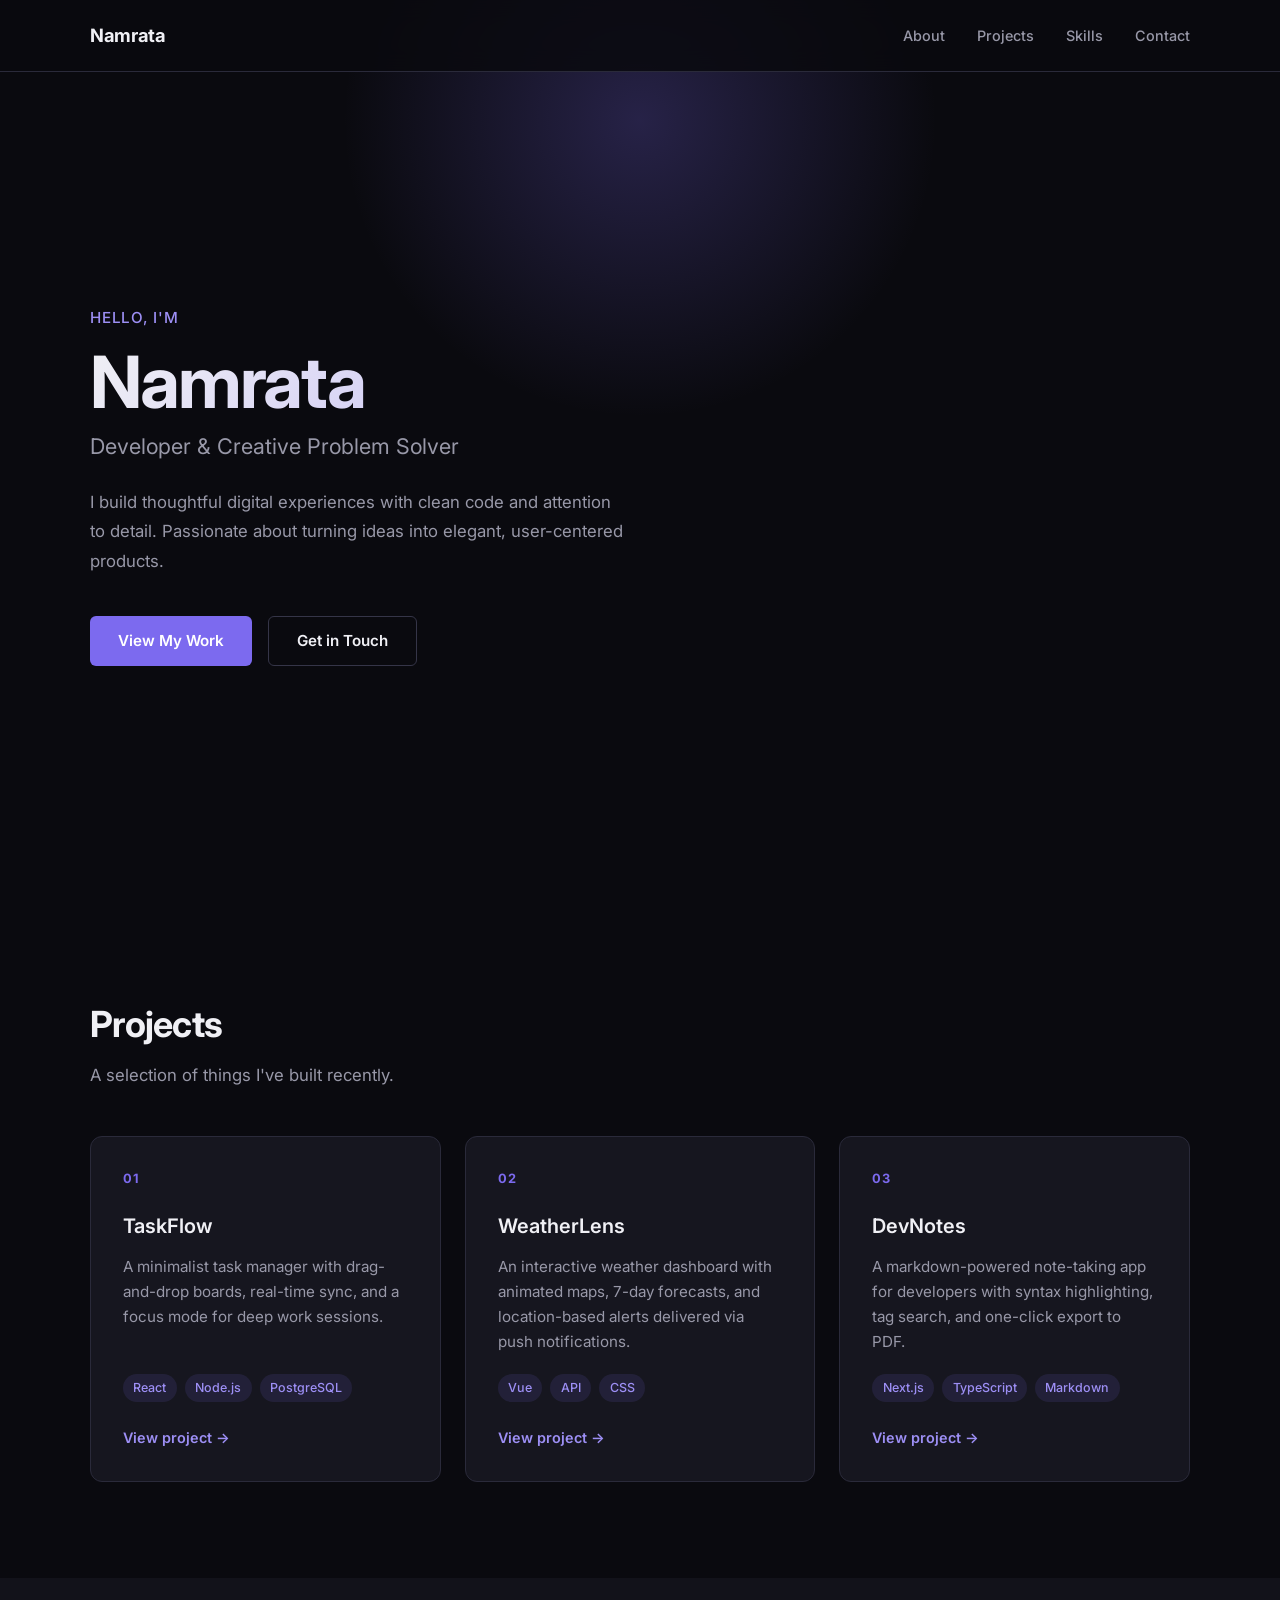
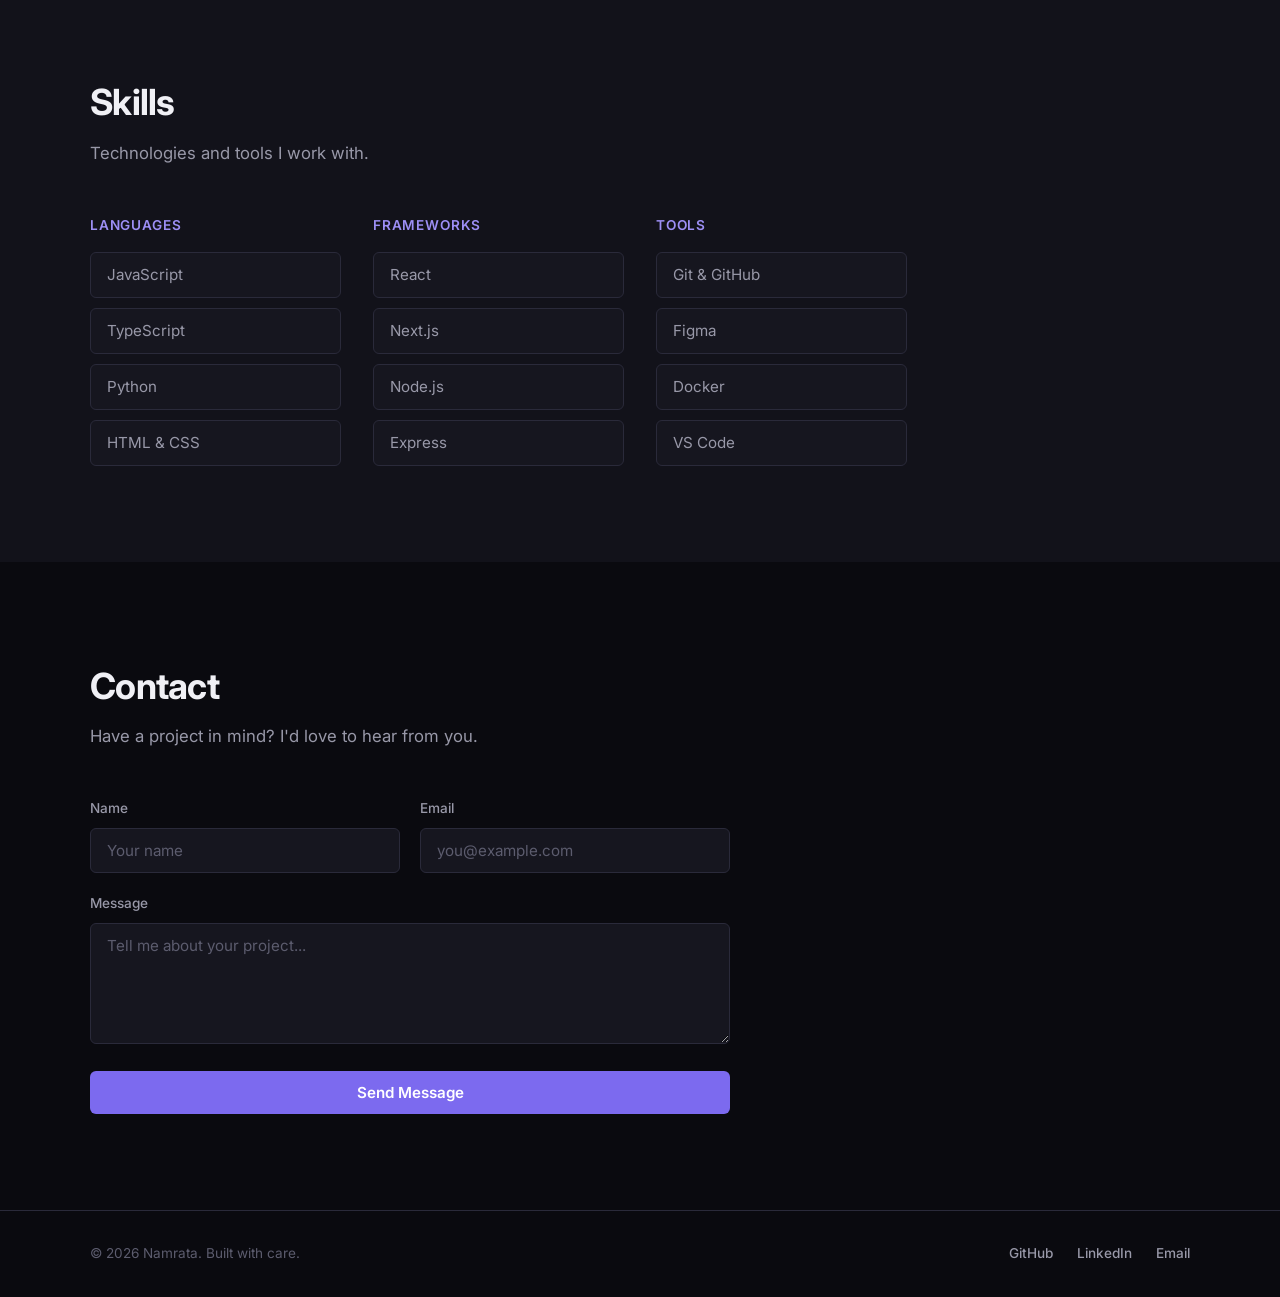
==== index.html @ e78bce40 "Add files via upload" ====
<!DOCTYPE html>
<html lang="en">
<head>
  <meta charset="UTF-8">
  <meta name="viewport" content="width=device-width, initial-scale=1.0">
  <meta name="description" content="Personal portfolio — projects, skills, and contact.">
  <title>Namrata | Personal Website</title>
  <link rel="preconnect" href="https://fonts.googleapis.com">
  <link rel="preconnect" href="https://fonts.gstatic.com" crossorigin>
  <link href="https://fonts.googleapis.com/css2?family=Inter:wght@300;400;500;600;700&display=swap" rel="stylesheet">
  <link rel="stylesheet" href="styles.css">
</head>
<body>

  <header class="site-header">
    <nav class="nav" aria-label="Main navigation">
      <a href="#" class="nav__logo">Namrata</a>
      <button class="nav__toggle" aria-label="Toggle menu" aria-expanded="false">
        <span></span>
        <span></span>
        <span></span>
      </button>
      <ul class="nav__links">
        <li><a href="#about">About</a></li>
        <li><a href="#projects">Projects</a></li>
        <li><a href="#skills">Skills</a></li>
        <li><a href="#contact">Contact</a></li>
      </ul>
    </nav>
  </header>

  <main>

    <section class="hero" id="about">
      <div class="hero__glow" aria-hidden="true"></div>
      <div class="container hero__content">
        <p class="hero__eyebrow">Hello, I'm</p>
        <h1 class="hero__name">Namrata</h1>
        <p class="hero__title">Developer &amp; Creative Problem Solver</p>
        <p class="hero__bio">
          I build thoughtful digital experiences with clean code and attention to detail.
          Passionate about turning ideas into elegant, user-centered products.
        </p>
        <div class="hero__actions">
          <a href="#projects" class="btn btn--primary">View My Work</a>
          <a href="#contact" class="btn btn--ghost">Get in Touch</a>
        </div>
      </div>
    </section>

    <section class="section" id="projects">
      <div class="container">
        <div class="section__header">
          <h2 class="section__title">Projects</h2>
          <p class="section__subtitle">A selection of things I've built recently.</p>
        </div>
        <div class="projects-grid">

          <article class="project-card">
            <div class="project-card__icon" aria-hidden="true">01</div>
            <h3 class="project-card__title">TaskFlow</h3>
            <p class="project-card__desc">
              A minimalist task manager with drag-and-drop boards, real-time sync,
              and a focus mode for deep work sessions.
            </p>
            <ul class="project-card__tags">
              <li>React</li>
              <li>Node.js</li>
              <li>PostgreSQL</li>
            </ul>
            <a href="#" class="project-card__link">View project &rarr;</a>
          </article>

          <article class="project-card">
            <div class="project-card__icon" aria-hidden="true">02</div>
            <h3 class="project-card__title">WeatherLens</h3>
            <p class="project-card__desc">
              An interactive weather dashboard with animated maps, 7-day forecasts,
              and location-based alerts delivered via push notifications.
            </p>
            <ul class="project-card__tags">
              <li>Vue</li>
              <li>API</li>
              <li>CSS</li>
            </ul>
            <a href="#" class="project-card__link">View project &rarr;</a>
          </article>

          <article class="project-card">
            <div class="project-card__icon" aria-hidden="true">03</div>
            <h3 class="project-card__title">DevNotes</h3>
            <p class="project-card__desc">
              A markdown-powered note-taking app for developers with syntax highlighting,
              tag search, and one-click export to PDF.
            </p>
            <ul class="project-card__tags">
              <li>Next.js</li>
              <li>TypeScript</li>
              <li>Markdown</li>
            </ul>
            <a href="#" class="project-card__link">View project &rarr;</a>
          </article>

        </div>
      </div>
    </section>

    <section class="section section--alt" id="skills">
      <div class="container">
        <div class="section__header">
          <h2 class="section__title">Skills</h2>
          <p class="section__subtitle">Technologies and tools I work with.</p>
        </div>
        <div class="skills-grid">
          <div class="skill-group">
            <h3 class="skill-group__title">Languages</h3>
            <ul class="skill-list">
              <li>JavaScript</li>
              <li>TypeScript</li>
              <li>Python</li>
              <li>HTML &amp; CSS</li>
            </ul>
          </div>
          <div class="skill-group">
            <h3 class="skill-group__title">Frameworks</h3>
            <ul class="skill-list">
              <li>React</li>
              <li>Next.js</li>
              <li>Node.js</li>
              <li>Express</li>
            </ul>
          </div>
          <div class="skill-group">
            <h3 class="skill-group__title">Tools</h3>
            <ul class="skill-list">
              <li>Git &amp; GitHub</li>
              <li>Figma</li>
              <li>Docker</li>
              <li>VS Code</li>
            </ul>
          </div>
        </div>
      </div>
    </section>

    <section class="section" id="contact">
      <div class="container">
        <div class="section__header">
          <h2 class="section__title">Contact</h2>
          <p class="section__subtitle">Have a project in mind? I'd love to hear from you.</p>
        </div>
        <form class="contact-form" action="#" method="post">
          <div class="form-row">
            <div class="form-group">
              <label for="name">Name</label>
              <input type="text" id="name" name="name" placeholder="Your name" required>
            </div>
            <div class="form-group">
              <label for="email">Email</label>
              <input type="email" id="email" name="email" placeholder="you@example.com" required>
            </div>
          </div>
          <div class="form-group">
            <label for="message">Message</label>
            <textarea id="message" name="message" rows="5" placeholder="Tell me about your project..." required></textarea>
          </div>
          <button type="submit" class="btn btn--primary btn--full">Send Message</button>
        </form>
      </div>
    </section>

  </main>

  <footer class="site-footer">
    <div class="container site-footer__inner">
      <p>&copy; 2026 Namrata. Built with care.</p>
      <div class="site-footer__social">
        <a href="#" aria-label="GitHub">GitHub</a>
        <a href="#" aria-label="LinkedIn">LinkedIn</a>
        <a href="#" aria-label="Email">Email</a>
      </div>
    </div>
  </footer>

  <script>
    const toggle = document.querySelector('.nav__toggle');
    const links = document.querySelector('.nav__links');

    toggle.addEventListener('click', () => {
      const open = links.classList.toggle('nav__links--open');
      toggle.setAttribute('aria-expanded', open);
    });

    links.querySelectorAll('a').forEach(link => {
      link.addEventListener('click', () => {
        links.classList.remove('nav__links--open');
        toggle.setAttribute('aria-expanded', 'false');
      });
    });
  </script>

</body>
</html>
---- styles.css ----
/* ============================================
   Design Tokens — Dark Mode Palette
   ============================================ */
:root {
  --bg-primary:    #0a0a0f;
  --bg-secondary:  #12121a;
  --bg-card:       #16161f;
  --bg-card-hover: #1c1c28;

  --text-primary:   #f0f0f5;
  --text-secondary: #9898a8;
  --text-muted:     #5c5c6e;

  --accent:         #7c6aef;
  --accent-light:   #9d8ff5;
  --accent-glow:    rgba(124, 106, 239, 0.25);

  --border:         #2a2a3a;
  --border-light:   #353548;

  --radius-sm:  6px;
  --radius-md:  12px;
  --radius-lg:  20px;

  --font: 'Inter', system-ui, -apple-system, sans-serif;
  --transition: 0.25s ease;
  --header-height: 72px;
}

/* ============================================
   Reset & Base
   ============================================ */
*, *::before, *::after {
  box-sizing: border-box;
  margin: 0;
  padding: 0;
}

html {
  scroll-behavior: smooth;
  scroll-padding-top: var(--header-height);
}

body {
  font-family: var(--font);
  font-size: 1rem;
  line-height: 1.6;
  color: var(--text-primary);
  background-color: var(--bg-primary);
  -webkit-font-smoothing: antialiased;
}

a {
  color: inherit;
  text-decoration: none;
}

ul {
  list-style: none;
}

img {
  max-width: 100%;
  display: block;
}

.container {
  width: min(1100px, 92%);
  margin-inline: auto;
}

/* ============================================
   Header & Navigation
   ============================================ */
.site-header {
  position: fixed;
  top: 0;
  left: 0;
  right: 0;
  z-index: 100;
  height: var(--header-height);
  background: rgba(10, 10, 15, 0.85);
  backdrop-filter: blur(12px);
  -webkit-backdrop-filter: blur(12px);
  border-bottom: 1px solid var(--border);
}

.nav {
  display: flex;
  align-items: center;
  justify-content: space-between;
  height: 100%;
  width: min(1100px, 92%);
  margin-inline: auto;
}

.nav__logo {
  font-weight: 700;
  font-size: 1.15rem;
  letter-spacing: -0.02em;
  color: var(--text-primary);
}

.nav__links {
  display: flex;
  gap: 2rem;
}

.nav__links a {
  font-size: 0.9rem;
  font-weight: 500;
  color: var(--text-secondary);
  transition: color var(--transition);
}

.nav__links a:hover {
  color: var(--accent-light);
}

.nav__toggle {
  display: none;
  flex-direction: column;
  gap: 5px;
  background: none;
  border: none;
  cursor: pointer;
  padding: 4px;
}

.nav__toggle span {
  display: block;
  width: 22px;
  height: 2px;
  background: var(--text-primary);
  border-radius: 2px;
  transition: var(--transition);
}

/* ============================================
   Hero
   ============================================ */
.hero {
  position: relative;
  min-height: 100vh;
  display: flex;
  align-items: center;
  padding-top: var(--header-height);
  overflow: hidden;
}

.hero__glow {
  position: absolute;
  top: -20%;
  left: 50%;
  transform: translateX(-50%);
  width: 600px;
  height: 600px;
  background: radial-gradient(circle, var(--accent-glow) 0%, transparent 70%);
  pointer-events: none;
}

.hero__content {
  position: relative;
  padding-block: 4rem;
}

.hero__eyebrow {
  font-size: 0.95rem;
  font-weight: 500;
  color: var(--accent-light);
  letter-spacing: 0.05em;
  text-transform: uppercase;
  margin-bottom: 0.75rem;
}

.hero__name {
  font-size: clamp(2.8rem, 7vw, 4.5rem);
  font-weight: 700;
  letter-spacing: -0.03em;
  line-height: 1.1;
  margin-bottom: 0.5rem;
  background: linear-gradient(135deg, var(--text-primary) 0%, var(--accent-light) 100%);
  -webkit-background-clip: text;
  -webkit-text-fill-color: transparent;
  background-clip: text;
}

.hero__title {
  font-size: clamp(1.1rem, 2.5vw, 1.35rem);
  font-weight: 400;
  color: var(--text-secondary);
  margin-bottom: 1.5rem;
}

.hero__bio {
  max-width: 540px;
  font-size: 1.05rem;
  color: var(--text-secondary);
  line-height: 1.75;
  margin-bottom: 2.5rem;
}

.hero__actions {
  display: flex;
  flex-wrap: wrap;
  gap: 1rem;
}

/* ============================================
   Buttons
   ============================================ */
.btn {
  display: inline-flex;
  align-items: center;
  justify-content: center;
  padding: 0.75rem 1.75rem;
  font-family: var(--font);
  font-size: 0.95rem;
  font-weight: 600;
  border-radius: var(--radius-sm);
  border: none;
  cursor: pointer;
  transition: background var(--transition), color var(--transition), box-shadow var(--transition), transform var(--transition);
}

.btn--primary {
  background: var(--accent);
  color: #fff;
}

.btn--primary:hover {
  background: var(--accent-light);
  box-shadow: 0 0 24px var(--accent-glow);
  transform: translateY(-1px);
}

.btn--ghost {
  background: transparent;
  color: var(--text-primary);
  border: 1px solid var(--border-light);
}

.btn--ghost:hover {
  border-color: var(--accent);
  color: var(--accent-light);
}

.btn--full {
  width: 100%;
}

/* ============================================
   Sections
   ============================================ */
.section {
  padding-block: 6rem;
}

.section--alt {
  background: var(--bg-secondary);
}

.section__header {
  margin-bottom: 3rem;
}

.section__title {
  font-size: clamp(1.75rem, 4vw, 2.25rem);
  font-weight: 700;
  letter-spacing: -0.02em;
  margin-bottom: 0.5rem;
}

.section__subtitle {
  color: var(--text-secondary);
  font-size: 1.05rem;
}

/* ============================================
   Projects
   ============================================ */
.projects-grid {
  display: grid;
  grid-template-columns: repeat(auto-fill, minmax(300px, 1fr));
  gap: 1.5rem;
}

.project-card {
  background: var(--bg-card);
  border: 1px solid var(--border);
  border-radius: var(--radius-md);
  padding: 2rem;
  display: flex;
  flex-direction: column;
  transition: border-color var(--transition), background var(--transition), transform var(--transition);
}

.project-card:hover {
  background: var(--bg-card-hover);
  border-color: var(--border-light);
  transform: translateY(-4px);
}

.project-card__icon {
  font-size: 0.8rem;
  font-weight: 700;
  color: var(--accent);
  letter-spacing: 0.08em;
  margin-bottom: 1.25rem;
}

.project-card__title {
  font-size: 1.25rem;
  font-weight: 600;
  margin-bottom: 0.75rem;
}

.project-card__desc {
  color: var(--text-secondary);
  font-size: 0.95rem;
  line-height: 1.65;
  flex: 1;
  margin-bottom: 1.25rem;
}

.project-card__tags {
  display: flex;
  flex-wrap: wrap;
  gap: 0.5rem;
  margin-bottom: 1.5rem;
}

.project-card__tags li {
  font-size: 0.78rem;
  font-weight: 500;
  padding: 0.25rem 0.65rem;
  background: rgba(124, 106, 239, 0.12);
  color: var(--accent-light);
  border-radius: 999px;
}

.project-card__link {
  font-size: 0.9rem;
  font-weight: 600;
  color: var(--accent-light);
  transition: color var(--transition);
}

.project-card__link:hover {
  color: var(--text-primary);
}

/* ============================================
   Skills
   ============================================ */
.skills-grid {
  display: grid;
  grid-template-columns: repeat(auto-fill, minmax(240px, 1fr));
  gap: 2rem;
}

.skill-group__title {
  font-size: 0.85rem;
  font-weight: 600;
  text-transform: uppercase;
  letter-spacing: 0.06em;
  color: var(--accent-light);
  margin-bottom: 1rem;
}

.skill-list {
  display: flex;
  flex-direction: column;
  gap: 0.65rem;
}

.skill-list li {
  font-size: 0.95rem;
  color: var(--text-secondary);
  padding: 0.6rem 1rem;
  background: var(--bg-card);
  border: 1px solid var(--border);
  border-radius: var(--radius-sm);
  transition: border-color var(--transition), color var(--transition);
}

.skill-list li:hover {
  border-color: var(--accent);
  color: var(--text-primary);
}

/* ============================================
   Contact Form
   ============================================ */
.contact-form {
  max-width: 640px;
}

.form-row {
  display: grid;
  grid-template-columns: 1fr 1fr;
  gap: 1.25rem;
}

.form-group {
  margin-bottom: 1.25rem;
}

.form-group label {
  display: block;
  font-size: 0.85rem;
  font-weight: 500;
  color: var(--text-secondary);
  margin-bottom: 0.5rem;
}

.form-group input,
.form-group textarea {
  width: 100%;
  padding: 0.75rem 1rem;
  font-family: var(--font);
  font-size: 0.95rem;
  color: var(--text-primary);
  background: var(--bg-card);
  border: 1px solid var(--border);
  border-radius: var(--radius-sm);
  outline: none;
  transition: border-color var(--transition), box-shadow var(--transition);
}

.form-group input::placeholder,
.form-group textarea::placeholder {
  color: var(--text-muted);
}

.form-group input:focus,
.form-group textarea:focus {
  border-color: var(--accent);
  box-shadow: 0 0 0 3px var(--accent-glow);
}

.form-group textarea {
  resize: vertical;
  min-height: 120px;
}

/* ============================================
   Footer
   ============================================ */
.site-footer {
  padding-block: 2rem;
  border-top: 1px solid var(--border);
}

.site-footer__inner {
  display: flex;
  align-items: center;
  justify-content: space-between;
  flex-wrap: wrap;
  gap: 1rem;
}

.site-footer p {
  font-size: 0.85rem;
  color: var(--text-muted);
}

.site-footer__social {
  display: flex;
  gap: 1.5rem;
}

.site-footer__social a {
  font-size: 0.85rem;
  font-weight: 500;
  color: var(--text-secondary);
  transition: color var(--transition);
}

.site-footer__social a:hover {
  color: var(--accent-light);
}

/* ============================================
   Responsive — Mobile
   ============================================ */
@media (max-width: 768px) {
  .nav__toggle {
    display: flex;
  }

  .nav__links {
    position: fixed;
    top: var(--header-height);
    left: 0;
    right: 0;
    flex-direction: column;
    gap: 0;
    background: var(--bg-secondary);
    border-bottom: 1px solid var(--border);
    padding: 1rem 0;
    transform: translateY(-110%);
    opacity: 0;
    pointer-events: none;
    transition: transform var(--transition), opacity var(--transition);
  }

  .nav__links--open {
    transform: translateY(0);
    opacity: 1;
    pointer-events: auto;
  }

  .nav__links li a {
    display: block;
    padding: 0.85rem 1.5rem;
  }

  .hero__content {
    padding-block: 3rem;
  }

  .section {
    padding-block: 4rem;
  }

  .form-row {
    grid-template-columns: 1fr;
  }

  .site-footer__inner {
    flex-direction: column;
    text-align: center;
  }
}

@media (max-width: 480px) {
  .hero__actions {
    flex-direction: column;
  }

  .hero__actions .btn {
    width: 100%;
  }

  .projects-grid {
    grid-template-columns: 1fr;
  }
}
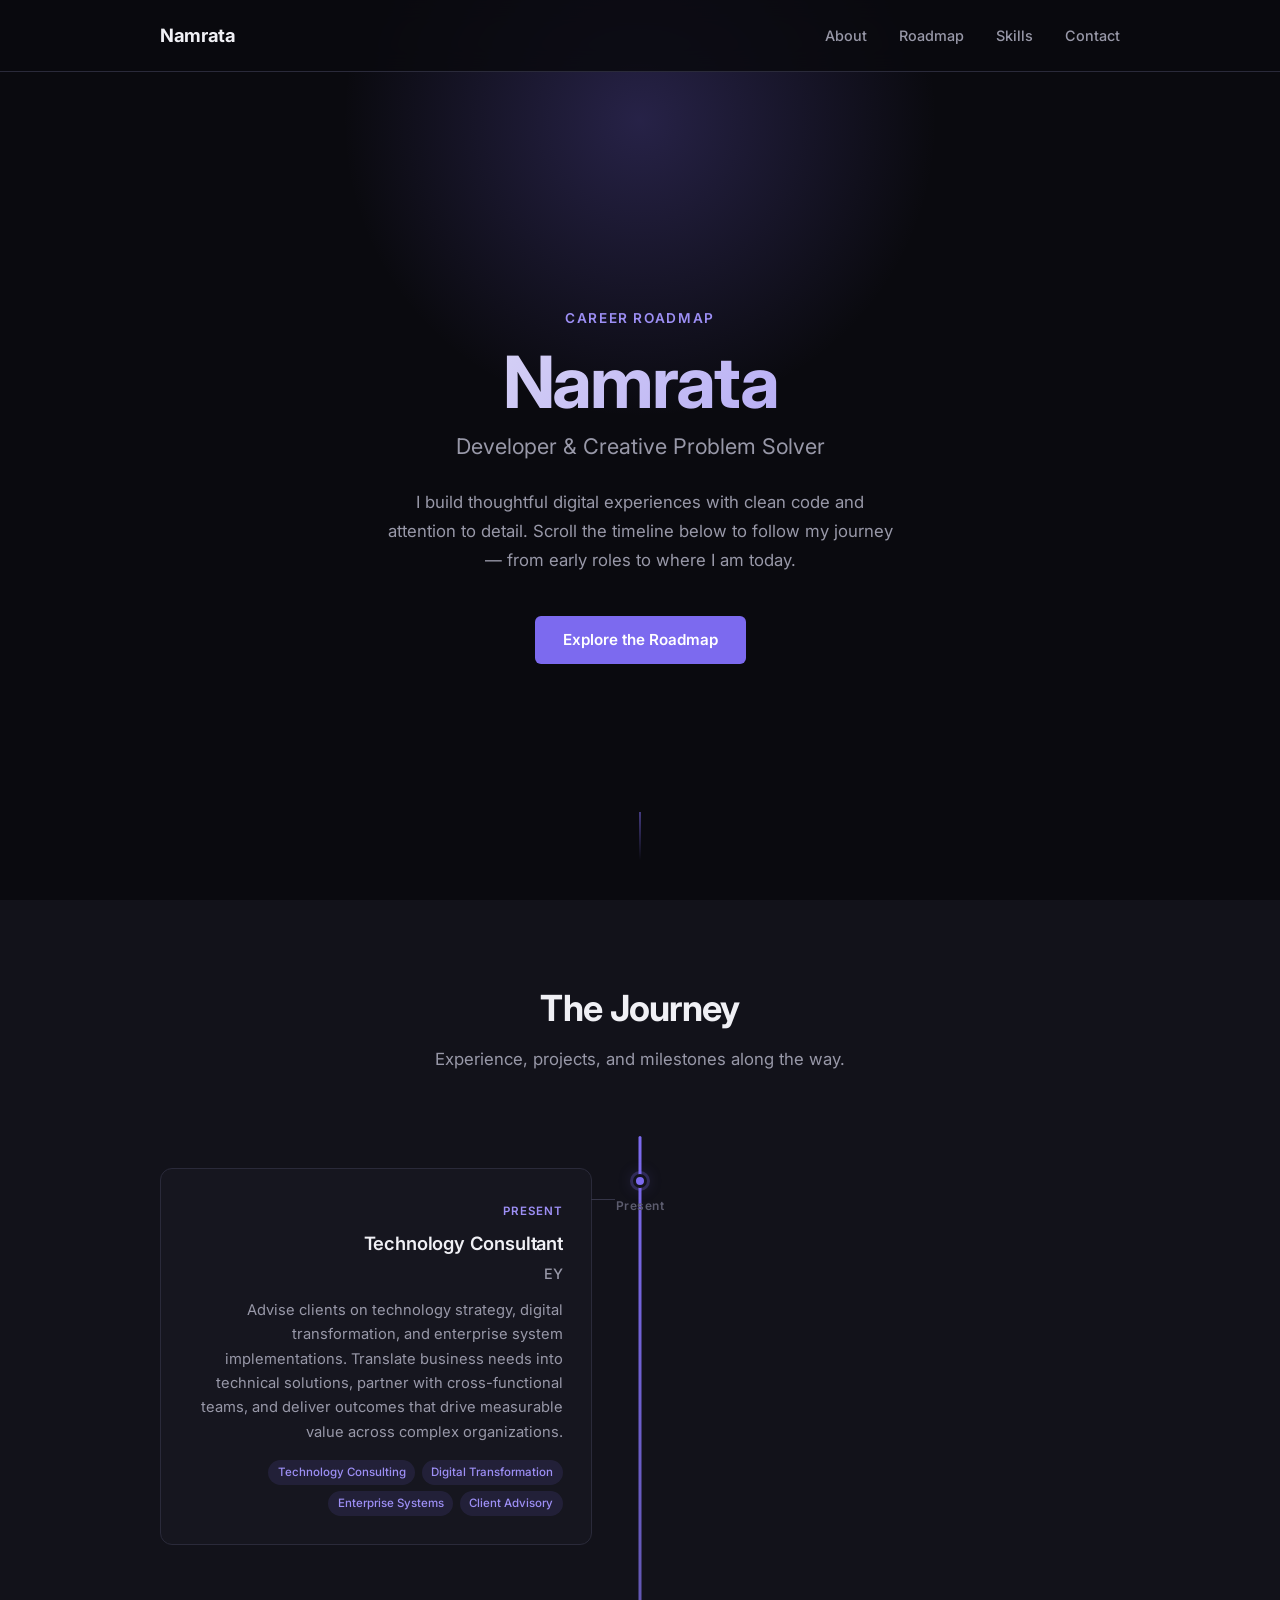
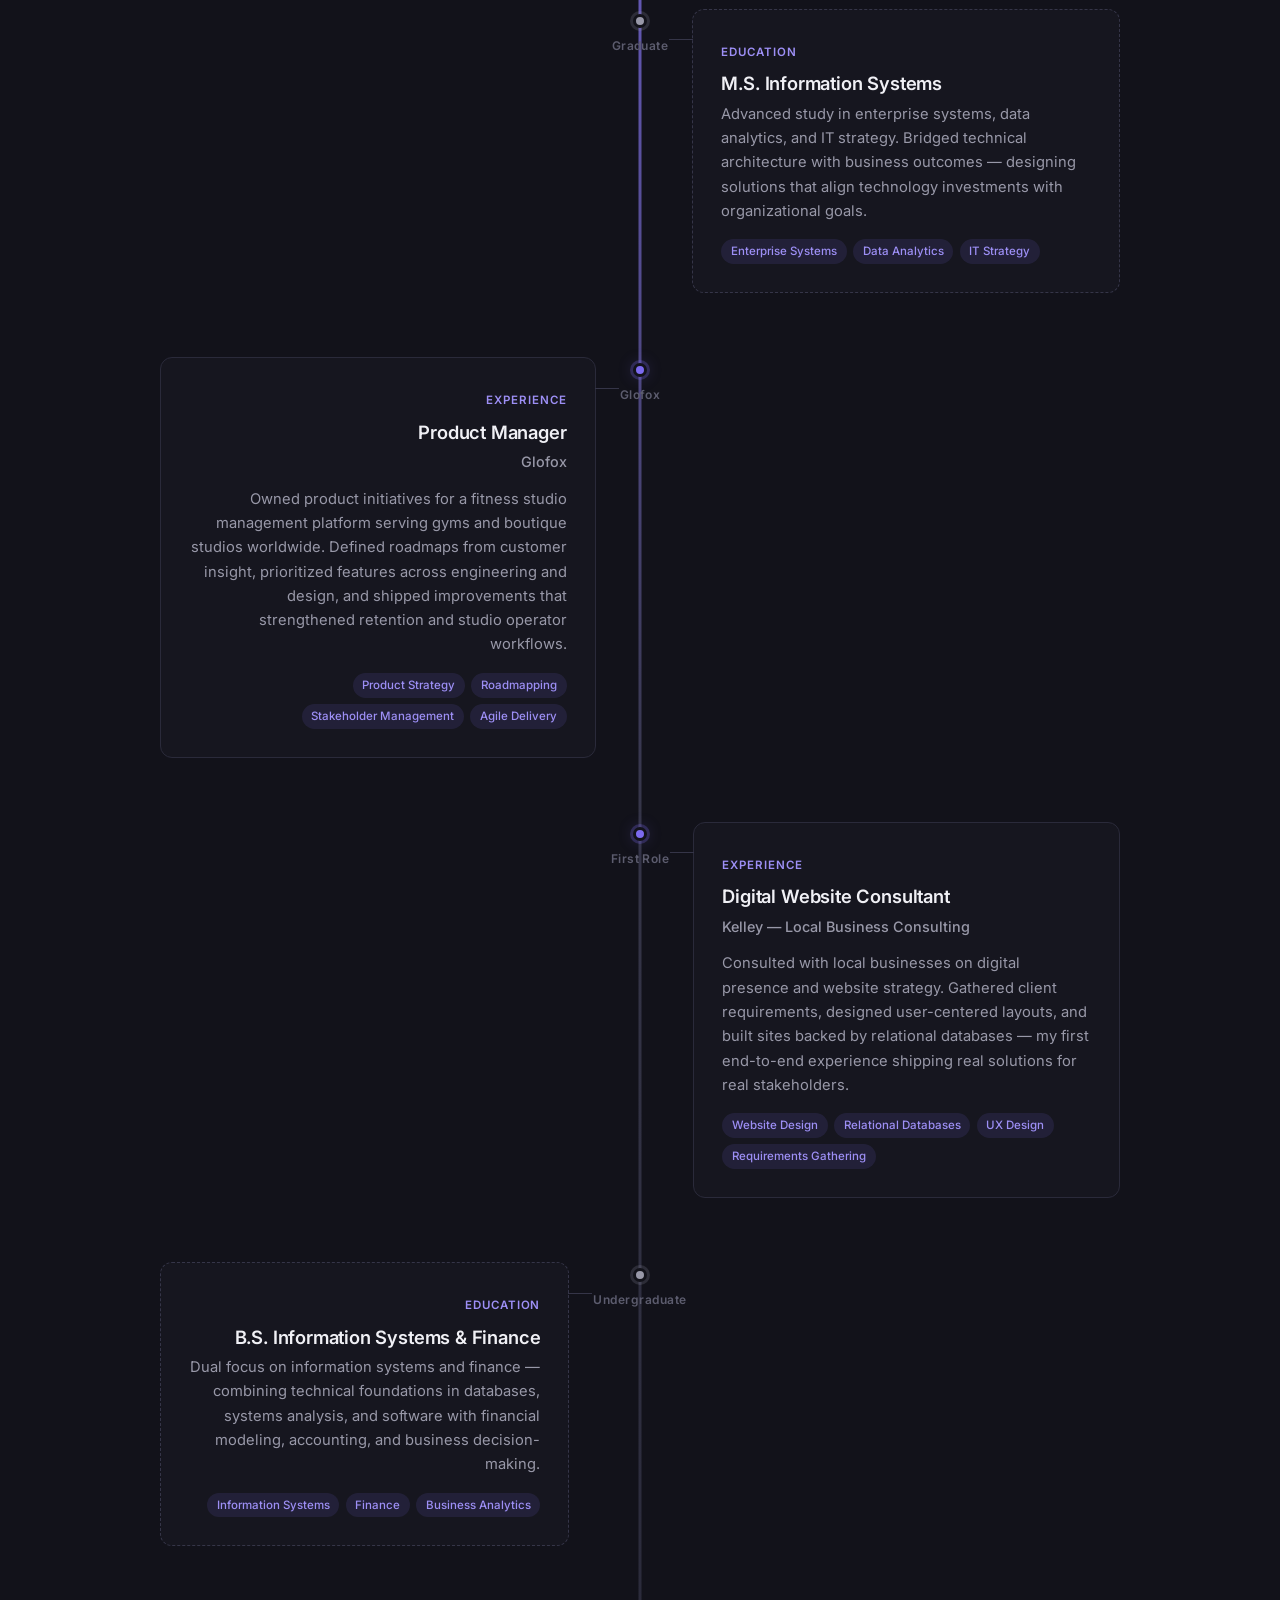
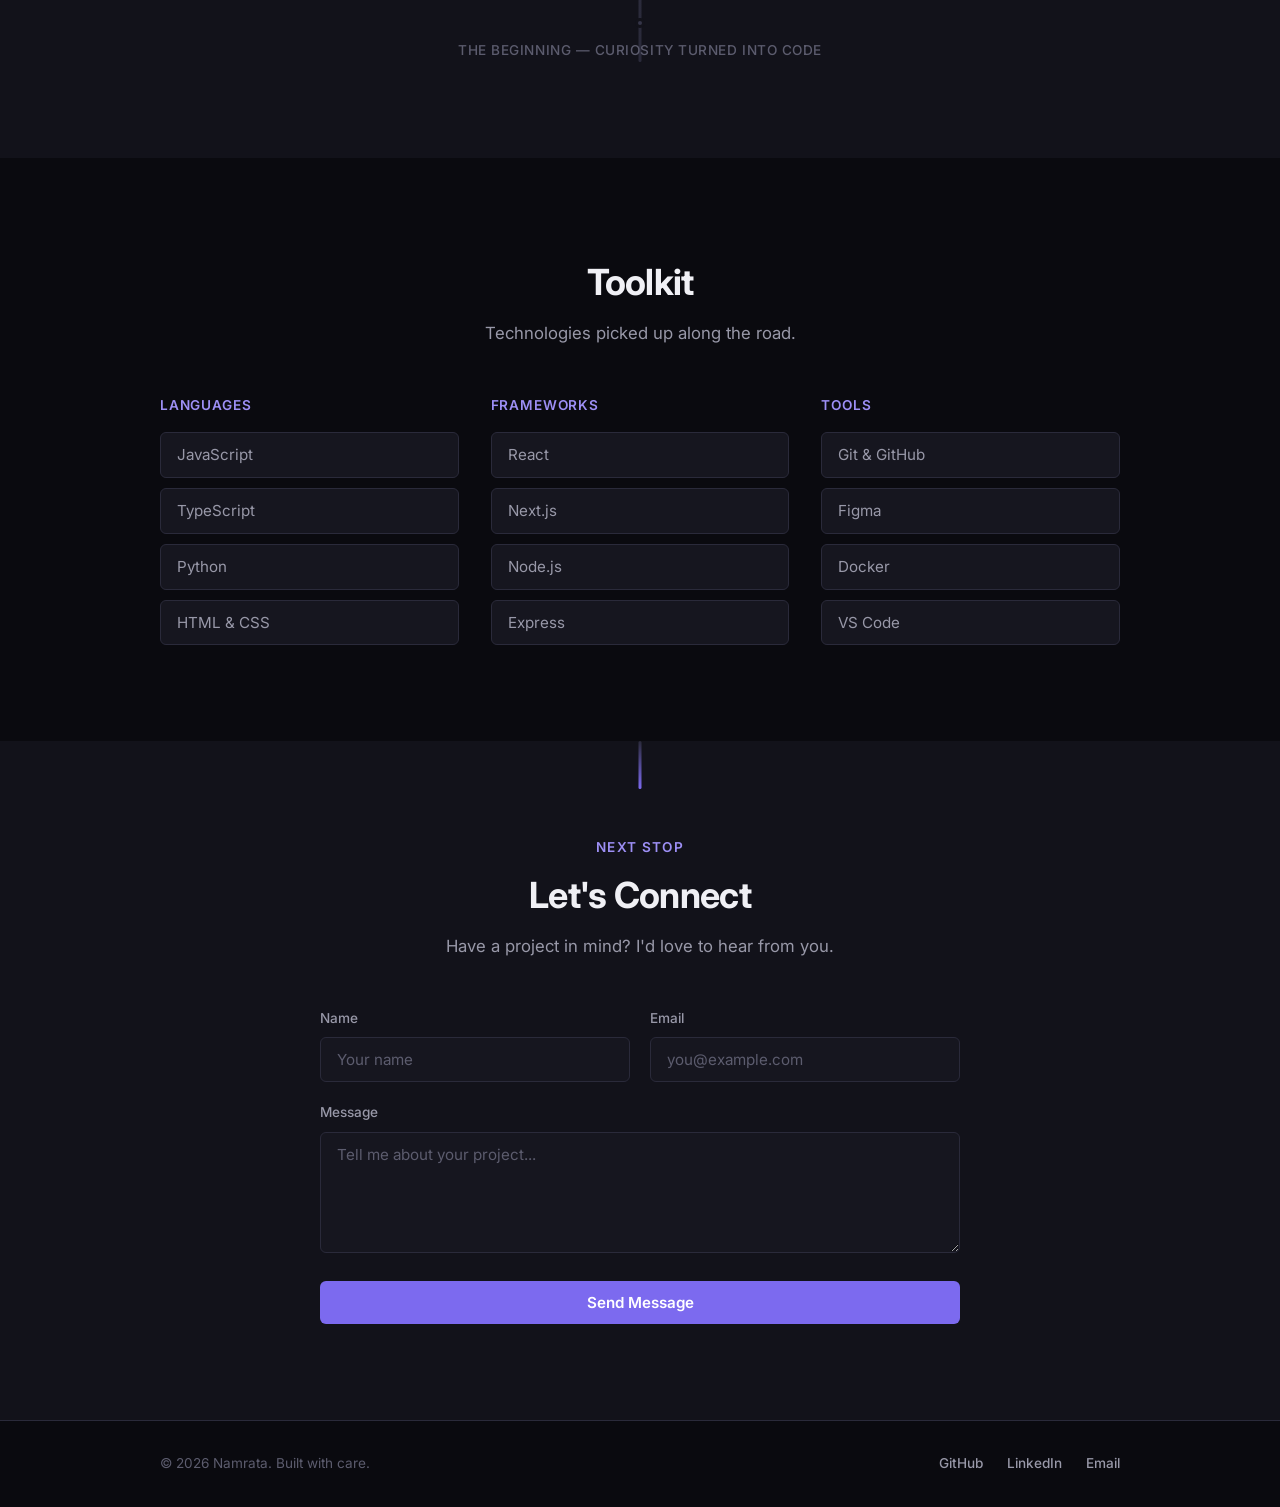
==== commit c26b29e4: "july_17th_changes" ====
--- a/index.html
+++ b/index.html
@@ -3,7 +3,7 @@
 <head>
   <meta charset="UTF-8">
   <meta name="viewport" content="width=device-width, initial-scale=1.0">
-  <meta name="description" content="Personal portfolio — projects, skills, and contact.">
+  <meta name="description" content="Namrata — career roadmap, projects, and contact.">
   <title>Namrata | Personal Website</title>
   <link rel="preconnect" href="https://fonts.googleapis.com">
   <link rel="preconnect" href="https://fonts.gstatic.com" crossorigin>
@@ -22,7 +22,7 @@
       </button>
       <ul class="nav__links">
         <li><a href="#about">About</a></li>
-        <li><a href="#projects">Projects</a></li>
+        <li><a href="#roadmap">Roadmap</a></li>
         <li><a href="#skills">Skills</a></li>
         <li><a href="#contact">Contact</a></li>
       </ul>
@@ -31,86 +31,177 @@
 
   <main>
 
+    <!-- Timeline origin -->
     <section class="hero" id="about">
       <div class="hero__glow" aria-hidden="true"></div>
       <div class="container hero__content">
-        <p class="hero__eyebrow">Hello, I'm</p>
+        <p class="hero__eyebrow">Career Roadmap</p>
         <h1 class="hero__name">Namrata</h1>
         <p class="hero__title">Developer &amp; Creative Problem Solver</p>
         <p class="hero__bio">
           I build thoughtful digital experiences with clean code and attention to detail.
-          Passionate about turning ideas into elegant, user-centered products.
+          Scroll the timeline below to follow my journey — from early roles to where I am today.
         </p>
-        <div class="hero__actions">
-          <a href="#projects" class="btn btn--primary">View My Work</a>
-          <a href="#contact" class="btn btn--ghost">Get in Touch</a>
-        </div>
-      </div>
-    </section>
-
-    <section class="section" id="projects">
+        <a href="#roadmap" class="btn btn--primary">Explore the Roadmap</a>
+      </div>
+      <div class="hero__scroll-hint" aria-hidden="true">
+        <span></span>
+      </div>
+    </section>
+
+    <!-- Vertical timeline / roadmap -->
+    <section class="roadmap" id="roadmap" aria-label="Career timeline">
       <div class="container">
-        <div class="section__header">
-          <h2 class="section__title">Projects</h2>
-          <p class="section__subtitle">A selection of things I've built recently.</p>
-        </div>
-        <div class="projects-grid">
-
-          <article class="project-card">
-            <div class="project-card__icon" aria-hidden="true">01</div>
-            <h3 class="project-card__title">TaskFlow</h3>
-            <p class="project-card__desc">
-              A minimalist task manager with drag-and-drop boards, real-time sync,
-              and a focus mode for deep work sessions.
-            </p>
-            <ul class="project-card__tags">
-              <li>React</li>
-              <li>Node.js</li>
-              <li>PostgreSQL</li>
-            </ul>
-            <a href="#" class="project-card__link">View project &rarr;</a>
-          </article>
-
-          <article class="project-card">
-            <div class="project-card__icon" aria-hidden="true">02</div>
-            <h3 class="project-card__title">WeatherLens</h3>
-            <p class="project-card__desc">
-              An interactive weather dashboard with animated maps, 7-day forecasts,
-              and location-based alerts delivered via push notifications.
-            </p>
-            <ul class="project-card__tags">
-              <li>Vue</li>
-              <li>API</li>
-              <li>CSS</li>
-            </ul>
-            <a href="#" class="project-card__link">View project &rarr;</a>
-          </article>
-
-          <article class="project-card">
-            <div class="project-card__icon" aria-hidden="true">03</div>
-            <h3 class="project-card__title">DevNotes</h3>
-            <p class="project-card__desc">
-              A markdown-powered note-taking app for developers with syntax highlighting,
-              tag search, and one-click export to PDF.
-            </p>
-            <ul class="project-card__tags">
-              <li>Next.js</li>
-              <li>TypeScript</li>
-              <li>Markdown</li>
-            </ul>
-            <a href="#" class="project-card__link">View project &rarr;</a>
-          </article>
-
-        </div>
-      </div>
-    </section>
-
+        <header class="roadmap__header">
+          <h2 class="roadmap__title">The Journey</h2>
+          <p class="roadmap__subtitle">Experience, projects, and milestones along the way.</p>
+        </header>
+
+        <ol class="timeline">
+
+          <!-- Present — EY (left) -->
+          <li class="timeline__item timeline__item--left">
+            <article class="timeline__card">
+              <span class="timeline__label">Present</span>
+              <h3 class="timeline__role">Technology Consultant</h3>
+              <p class="timeline__company">EY</p>
+              <p class="timeline__blurb">
+                Advise clients on technology strategy, digital transformation, and enterprise
+                system implementations. Translate business needs into technical solutions,
+                partner with cross-functional teams, and deliver outcomes that drive measurable
+                value across complex organizations.
+              </p>
+              <ul class="timeline__tags">
+                <li>Technology Consulting</li>
+                <li>Digital Transformation</li>
+                <li>Enterprise Systems</li>
+                <li>Client Advisory</li>
+              </ul>
+            </article>
+            <div class="timeline__node" aria-hidden="true">
+              <span class="timeline__dot"></span>
+              <time class="timeline__date">Present</time>
+            </div>
+            <div class="timeline__spacer" aria-hidden="true"></div>
+          </li>
+
+          <!-- Education — MS (right) -->
+          <li class="timeline__item timeline__item--right">
+            <div class="timeline__spacer" aria-hidden="true"></div>
+            <div class="timeline__node" aria-hidden="true">
+              <span class="timeline__dot timeline__dot--milestone"></span>
+              <time class="timeline__date">Graduate</time>
+            </div>
+            <article class="timeline__card timeline__card--milestone">
+              <span class="timeline__label">Education</span>
+              <h3 class="timeline__role">M.S. Information Systems</h3>
+              <p class="timeline__blurb">
+                Advanced study in enterprise systems, data analytics, and IT strategy.
+                Bridged technical architecture with business outcomes — designing solutions
+                that align technology investments with organizational goals.
+              </p>
+              <ul class="timeline__tags">
+                <li>Enterprise Systems</li>
+                <li>Data Analytics</li>
+                <li>IT Strategy</li>
+              </ul>
+            </article>
+          </li>
+
+          <!-- Product Management — Glofox (left) -->
+          <li class="timeline__item timeline__item--left">
+            <article class="timeline__card">
+              <span class="timeline__label">Experience</span>
+              <h3 class="timeline__role">Product Manager</h3>
+              <p class="timeline__company">Glofox</p>
+              <p class="timeline__blurb">
+                Owned product initiatives for a fitness studio management platform serving
+                gyms and boutique studios worldwide. Defined roadmaps from customer insight,
+                prioritized features across engineering and design, and shipped improvements
+                that strengthened retention and studio operator workflows.
+              </p>
+              <ul class="timeline__tags">
+                <li>Product Strategy</li>
+                <li>Roadmapping</li>
+                <li>Stakeholder Management</li>
+                <li>Agile Delivery</li>
+              </ul>
+            </article>
+            <div class="timeline__node" aria-hidden="true">
+              <span class="timeline__dot"></span>
+              <time class="timeline__date">Glofox</time>
+            </div>
+            <div class="timeline__spacer" aria-hidden="true"></div>
+          </li>
+
+          <!-- First role — Kelley consulting (right) -->
+          <li class="timeline__item timeline__item--right">
+            <div class="timeline__spacer" aria-hidden="true"></div>
+            <div class="timeline__node" aria-hidden="true">
+              <span class="timeline__dot"></span>
+              <time class="timeline__date">First Role</time>
+            </div>
+            <article class="timeline__card">
+              <span class="timeline__label">Experience</span>
+              <h3 class="timeline__role">Digital Website Consultant</h3>
+              <p class="timeline__company">Kelley — Local Business Consulting</p>
+              <p class="timeline__blurb">
+                Consulted with local businesses on digital presence and website strategy.
+                Gathered client requirements, designed user-centered layouts, and built sites
+                backed by relational databases — my first end-to-end experience shipping
+                real solutions for real stakeholders.
+              </p>
+              <ul class="timeline__tags">
+                <li>Website Design</li>
+                <li>Relational Databases</li>
+                <li>UX Design</li>
+                <li>Requirements Gathering</li>
+              </ul>
+            </article>
+          </li>
+
+          <!-- Education — BS (left) -->
+          <li class="timeline__item timeline__item--left">
+            <article class="timeline__card timeline__card--milestone">
+              <span class="timeline__label">Education</span>
+              <h3 class="timeline__role">B.S. Information Systems &amp; Finance</h3>
+              <p class="timeline__blurb">
+                Dual focus on information systems and finance — combining technical
+                foundations in databases, systems analysis, and software with financial
+                modeling, accounting, and business decision-making.
+              </p>
+              <ul class="timeline__tags">
+                <li>Information Systems</li>
+                <li>Finance</li>
+                <li>Business Analytics</li>
+              </ul>
+            </article>
+            <div class="timeline__node" aria-hidden="true">
+              <span class="timeline__dot timeline__dot--milestone"></span>
+              <time class="timeline__date">Undergraduate</time>
+            </div>
+            <div class="timeline__spacer" aria-hidden="true"></div>
+          </li>
+
+          <!-- Origin milestone — center -->
+          <li class="timeline__item timeline__item--center">
+            <div class="timeline__origin">
+              <span class="timeline__dot timeline__dot--origin"></span>
+              <p class="timeline__origin-text">The beginning — curiosity turned into code</p>
+            </div>
+          </li>
+
+        </ol>
+      </div>
+    </section>
+
+    <!-- Skills as a roadmap checkpoint -->
     <section class="section section--alt" id="skills">
       <div class="container">
-        <div class="section__header">
-          <h2 class="section__title">Skills</h2>
-          <p class="section__subtitle">Technologies and tools I work with.</p>
-        </div>
+        <header class="section__header section__header--center">
+          <h2 class="section__title">Toolkit</h2>
+          <p class="section__subtitle">Technologies picked up along the road.</p>
+        </header>
         <div class="skills-grid">
           <div class="skill-group">
             <h3 class="skill-group__title">Languages</h3>
@@ -143,12 +234,14 @@
       </div>
     </section>
 
-    <section class="section" id="contact">
+    <!-- Destination -->
+    <section class="section section--destination" id="contact">
       <div class="container">
-        <div class="section__header">
-          <h2 class="section__title">Contact</h2>
+        <header class="section__header section__header--center">
+          <p class="section__eyebrow">Next Stop</p>
+          <h2 class="section__title">Let's Connect</h2>
           <p class="section__subtitle">Have a project in mind? I'd love to hear from you.</p>
-        </div>
+        </header>
         <form class="contact-form" action="#" method="post">
           <div class="form-row">
             <div class="form-group">
--- a/styles.css
+++ b/styles.css
@@ -15,6 +15,9 @@
   --accent-light:   #9d8ff5;
   --accent-glow:    rgba(124, 106, 239, 0.25);
 
+  --accent-teal:    #4ecdc4;
+  --accent-teal-glow: rgba(78, 205, 196, 0.2);
+
   --border:         #2a2a3a;
   --border-light:   #353548;
 
@@ -25,6 +28,9 @@
   --font: 'Inter', system-ui, -apple-system, sans-serif;
   --transition: 0.25s ease;
   --header-height: 72px;
+
+  --timeline-width: 3px;
+  --node-size: 14px;
 }
 
 /* ============================================
@@ -55,7 +61,7 @@
   text-decoration: none;
 }
 
-ul {
+ul, ol {
   list-style: none;
 }
 
@@ -65,7 +71,7 @@
 }
 
 .container {
-  width: min(1100px, 92%);
+  width: min(960px, 92%);
   margin-inline: auto;
 }
 
@@ -90,7 +96,7 @@
   align-items: center;
   justify-content: space-between;
   height: 100%;
-  width: min(1100px, 92%);
+  width: min(960px, 92%);
   margin-inline: auto;
 }
 
@@ -98,7 +104,6 @@
   font-weight: 700;
   font-size: 1.15rem;
   letter-spacing: -0.02em;
-  color: var(--text-primary);
 }
 
 .nav__links {
@@ -143,9 +148,12 @@
   position: relative;
   min-height: 100vh;
   display: flex;
+  flex-direction: column;
   align-items: center;
+  justify-content: center;
   padding-top: var(--header-height);
   overflow: hidden;
+  text-align: center;
 }
 
 .hero__glow {
@@ -165,10 +173,10 @@
 }
 
 .hero__eyebrow {
-  font-size: 0.95rem;
-  font-weight: 500;
+  font-size: 0.85rem;
+  font-weight: 600;
   color: var(--accent-light);
-  letter-spacing: 0.05em;
+  letter-spacing: 0.12em;
   text-transform: uppercase;
   margin-bottom: 0.75rem;
 }
@@ -193,17 +201,32 @@
 }
 
 .hero__bio {
-  max-width: 540px;
+  max-width: 520px;
+  margin-inline: auto;
   font-size: 1.05rem;
   color: var(--text-secondary);
   line-height: 1.75;
   margin-bottom: 2.5rem;
 }
 
-.hero__actions {
-  display: flex;
-  flex-wrap: wrap;
-  gap: 1rem;
+.hero__scroll-hint {
+  position: absolute;
+  bottom: 2.5rem;
+  left: 50%;
+  transform: translateX(-50%);
+}
+
+.hero__scroll-hint span {
+  display: block;
+  width: 1px;
+  height: 48px;
+  background: linear-gradient(to bottom, var(--accent), transparent);
+  animation: scroll-pulse 2s ease-in-out infinite;
+}
+
+@keyframes scroll-pulse {
+  0%, 100% { opacity: 0.4; transform: scaleY(0.8); }
+  50%      { opacity: 1;   transform: scaleY(1); }
 }
 
 /* ============================================
@@ -234,34 +257,352 @@
   transform: translateY(-1px);
 }
 
-.btn--ghost {
-  background: transparent;
-  color: var(--text-primary);
-  border: 1px solid var(--border-light);
-}
-
-.btn--ghost:hover {
-  border-color: var(--accent);
-  color: var(--accent-light);
-}
-
 .btn--full {
   width: 100%;
 }
 
 /* ============================================
-   Sections
+   Roadmap / Timeline
+   ============================================ */
+.roadmap {
+  padding-block: 5rem 6rem;
+  background: var(--bg-secondary);
+  position: relative;
+}
+
+.roadmap__header {
+  text-align: center;
+  margin-bottom: 4rem;
+}
+
+.roadmap__title {
+  font-size: clamp(1.75rem, 4vw, 2.25rem);
+  font-weight: 700;
+  letter-spacing: -0.02em;
+  margin-bottom: 0.5rem;
+}
+
+.roadmap__subtitle {
+  color: var(--text-secondary);
+  font-size: 1.05rem;
+}
+
+/* Timeline container */
+.timeline {
+  position: relative;
+  display: flex;
+  flex-direction: column;
+  gap: 0;
+}
+
+/* Central vertical line */
+.timeline::before {
+  content: '';
+  position: absolute;
+  top: 0;
+  bottom: 0;
+  left: 50%;
+  transform: translateX(-50%);
+  width: var(--timeline-width);
+  background: linear-gradient(
+    to bottom,
+    var(--accent) 0%,
+    var(--border-light) 60%,
+    var(--border) 100%
+  );
+  border-radius: 999px;
+}
+
+/* Each row: card | node | spacer (or reversed for right) */
+.timeline__item {
+  display: grid;
+  grid-template-columns: 1fr auto 1fr;
+  align-items: start;
+  gap: 0 1.5rem;
+  padding-block: 2rem;
+  position: relative;
+}
+
+/* Left-side blurbs */
+.timeline__item--left .timeline__card {
+  grid-column: 1;
+  grid-row: 1;
+  text-align: right;
+}
+
+.timeline__item--left .timeline__node {
+  grid-column: 2;
+  grid-row: 1;
+}
+
+.timeline__item--left .timeline__spacer {
+  grid-column: 3;
+}
+
+.timeline__item--left .timeline__tags {
+  justify-content: flex-end;
+}
+
+/* Right-side blurbs */
+.timeline__item--right .timeline__card {
+  grid-column: 3;
+  grid-row: 1;
+  text-align: left;
+}
+
+.timeline__item--right .timeline__node {
+  grid-column: 2;
+  grid-row: 1;
+}
+
+.timeline__item--right .timeline__spacer {
+  grid-column: 1;
+}
+
+/* Center origin node */
+.timeline__item--center {
+  display: flex;
+  justify-content: center;
+  padding-block: 2.5rem 0;
+}
+
+.timeline__origin {
+  display: flex;
+  flex-direction: column;
+  align-items: center;
+  gap: 0.75rem;
+  position: relative;
+  z-index: 1;
+}
+
+.timeline__origin-text {
+  font-size: 0.85rem;
+  font-weight: 500;
+  color: var(--text-muted);
+  letter-spacing: 0.04em;
+  text-transform: uppercase;
+}
+
+/* Timeline node (dot + date) */
+.timeline__node {
+  display: flex;
+  flex-direction: column;
+  align-items: center;
+  gap: 0.5rem;
+  padding-top: 0.35rem;
+  position: relative;
+  z-index: 2;
+}
+
+.timeline__dot {
+  width: var(--node-size);
+  height: var(--node-size);
+  border-radius: 50%;
+  background: var(--accent);
+  border: 3px solid var(--bg-secondary);
+  box-shadow: 0 0 0 3px var(--accent-glow), 0 0 16px var(--accent-glow);
+  flex-shrink: 0;
+}
+
+.timeline__dot--project {
+  background: var(--accent-teal);
+  box-shadow: 0 0 0 3px var(--accent-teal-glow), 0 0 16px var(--accent-teal-glow);
+}
+
+.timeline__dot--milestone {
+  background: var(--text-secondary);
+  box-shadow: 0 0 0 3px rgba(152, 152, 168, 0.2);
+}
+
+.timeline__dot--origin {
+  width: 10px;
+  height: 10px;
+  background: var(--border-light);
+  box-shadow: none;
+}
+
+.timeline__date {
+  font-size: 0.75rem;
+  font-weight: 600;
+  color: var(--text-muted);
+  letter-spacing: 0.04em;
+  white-space: nowrap;
+}
+
+/* Blurb cards */
+.timeline__card {
+  background: var(--bg-card);
+  border: 1px solid var(--border);
+  border-radius: var(--radius-md);
+  padding: 1.75rem;
+  transition: border-color var(--transition), transform var(--transition), box-shadow var(--transition);
+}
+
+.timeline__card:hover {
+  border-color: var(--border-light);
+  transform: translateY(-3px);
+  box-shadow: 0 12px 32px rgba(0, 0, 0, 0.3);
+}
+
+.timeline__item--left .timeline__card:hover {
+  transform: translateY(-3px) translateX(-4px);
+}
+
+.timeline__item--right .timeline__card:hover {
+  transform: translateY(-3px) translateX(4px);
+}
+
+.timeline__card--project {
+  border-color: rgba(78, 205, 196, 0.25);
+}
+
+.timeline__card--project:hover {
+  border-color: rgba(78, 205, 196, 0.45);
+}
+
+.timeline__card--milestone {
+  border-style: dashed;
+  border-color: var(--border-light);
+}
+
+.timeline__label {
+  display: inline-block;
+  font-size: 0.72rem;
+  font-weight: 600;
+  text-transform: uppercase;
+  letter-spacing: 0.08em;
+  color: var(--accent-light);
+  margin-bottom: 0.5rem;
+}
+
+.timeline__card--project .timeline__label {
+  color: var(--accent-teal);
+}
+
+.timeline__role {
+  font-size: 1.15rem;
+  font-weight: 600;
+  letter-spacing: -0.01em;
+  margin-bottom: 0.2rem;
+}
+
+.timeline__company {
+  font-size: 0.9rem;
+  font-weight: 500;
+  color: var(--text-secondary);
+  margin-bottom: 0.85rem;
+}
+
+.timeline__blurb {
+  font-size: 0.92rem;
+  color: var(--text-secondary);
+  line-height: 1.65;
+  margin-bottom: 1rem;
+}
+
+.timeline__tags {
+  display: flex;
+  flex-wrap: wrap;
+  gap: 0.4rem;
+}
+
+.timeline__tags li {
+  font-size: 0.72rem;
+  font-weight: 500;
+  padding: 0.2rem 0.6rem;
+  background: rgba(124, 106, 239, 0.12);
+  color: var(--accent-light);
+  border-radius: 999px;
+}
+
+.timeline__card--project .timeline__tags li {
+  background: rgba(78, 205, 196, 0.12);
+  color: var(--accent-teal);
+}
+
+.timeline__link {
+  display: inline-block;
+  margin-top: 0.85rem;
+  font-size: 0.85rem;
+  font-weight: 600;
+  color: var(--accent-teal);
+  transition: color var(--transition);
+}
+
+.timeline__link:hover {
+  color: var(--text-primary);
+}
+
+/* Connector arms from card toward center line */
+.timeline__item--left .timeline__card::after,
+.timeline__item--right .timeline__card::after {
+  content: '';
+  position: absolute;
+  top: 1.85rem;
+  width: 1.5rem;
+  height: 1px;
+  background: var(--border-light);
+}
+
+.timeline__item--left .timeline__card {
+  position: relative;
+}
+
+.timeline__item--left .timeline__card::after {
+  right: -1.5rem;
+}
+
+.timeline__item--right .timeline__card {
+  position: relative;
+}
+
+.timeline__item--right .timeline__card::after {
+  left: -1.5rem;
+}
+
+/* ============================================
+   Sections (Skills & Contact)
    ============================================ */
 .section {
   padding-block: 6rem;
 }
 
 .section--alt {
+  background: var(--bg-primary);
+}
+
+.section--destination {
   background: var(--bg-secondary);
+  position: relative;
+}
+
+.section--destination::before {
+  content: '';
+  position: absolute;
+  top: 0;
+  left: 50%;
+  transform: translateX(-50%);
+  width: var(--timeline-width);
+  height: 3rem;
+  background: linear-gradient(to bottom, var(--border), var(--accent));
+  border-radius: 999px;
 }
 
 .section__header {
   margin-bottom: 3rem;
+}
+
+.section__header--center {
+  text-align: center;
+}
+
+.section__eyebrow {
+  font-size: 0.85rem;
+  font-weight: 600;
+  color: var(--accent-light);
+  letter-spacing: 0.1em;
+  text-transform: uppercase;
+  margin-bottom: 0.5rem;
 }
 
 .section__title {
@@ -274,80 +615,6 @@
 .section__subtitle {
   color: var(--text-secondary);
   font-size: 1.05rem;
-}
-
-/* ============================================
-   Projects
-   ============================================ */
-.projects-grid {
-  display: grid;
-  grid-template-columns: repeat(auto-fill, minmax(300px, 1fr));
-  gap: 1.5rem;
-}
-
-.project-card {
-  background: var(--bg-card);
-  border: 1px solid var(--border);
-  border-radius: var(--radius-md);
-  padding: 2rem;
-  display: flex;
-  flex-direction: column;
-  transition: border-color var(--transition), background var(--transition), transform var(--transition);
-}
-
-.project-card:hover {
-  background: var(--bg-card-hover);
-  border-color: var(--border-light);
-  transform: translateY(-4px);
-}
-
-.project-card__icon {
-  font-size: 0.8rem;
-  font-weight: 700;
-  color: var(--accent);
-  letter-spacing: 0.08em;
-  margin-bottom: 1.25rem;
-}
-
-.project-card__title {
-  font-size: 1.25rem;
-  font-weight: 600;
-  margin-bottom: 0.75rem;
-}
-
-.project-card__desc {
-  color: var(--text-secondary);
-  font-size: 0.95rem;
-  line-height: 1.65;
-  flex: 1;
-  margin-bottom: 1.25rem;
-}
-
-.project-card__tags {
-  display: flex;
-  flex-wrap: wrap;
-  gap: 0.5rem;
-  margin-bottom: 1.5rem;
-}
-
-.project-card__tags li {
-  font-size: 0.78rem;
-  font-weight: 500;
-  padding: 0.25rem 0.65rem;
-  background: rgba(124, 106, 239, 0.12);
-  color: var(--accent-light);
-  border-radius: 999px;
-}
-
-.project-card__link {
-  font-size: 0.9rem;
-  font-weight: 600;
-  color: var(--accent-light);
-  transition: color var(--transition);
-}
-
-.project-card__link:hover {
-  color: var(--text-primary);
 }
 
 /* ============================================
@@ -394,6 +661,7 @@
    ============================================ */
 .contact-form {
   max-width: 640px;
+  margin-inline: auto;
 }
 
 .form-row {
@@ -482,7 +750,7 @@
 }
 
 /* ============================================
-   Responsive — Mobile
+   Responsive — Tablet & Mobile
    ============================================ */
 @media (max-width: 768px) {
   .nav__toggle {
@@ -524,6 +792,65 @@
     padding-block: 4rem;
   }
 
+  /* Timeline stacks to left-aligned on mobile */
+  .timeline::before {
+    left: 1rem;
+    transform: none;
+  }
+
+  .timeline__item,
+  .timeline__item--left,
+  .timeline__item--right {
+    grid-template-columns: auto 1fr;
+    gap: 0 1.25rem;
+    padding-block: 1.5rem;
+  }
+
+  .timeline__item--left .timeline__card,
+  .timeline__item--right .timeline__card {
+    grid-column: 2;
+    grid-row: 1;
+    text-align: left;
+  }
+
+  .timeline__item--left .timeline__node,
+  .timeline__item--right .timeline__node {
+    grid-column: 1;
+    grid-row: 1;
+    align-items: flex-start;
+    padding-top: 1.5rem;
+  }
+
+  .timeline__item--left .timeline__spacer,
+  .timeline__item--right .timeline__spacer {
+    display: none;
+  }
+
+  .timeline__item--left .timeline__tags {
+    justify-content: flex-start;
+  }
+
+  .timeline__item--left .timeline__card::after,
+  .timeline__item--right .timeline__card::after {
+    display: none;
+  }
+
+  .timeline__item--left .timeline__card:hover,
+  .timeline__item--right .timeline__card:hover {
+    transform: translateY(-3px);
+  }
+
+  .timeline__item--center {
+    padding-left: 1rem;
+    justify-content: flex-start;
+  }
+
+  .timeline__origin {
+    flex-direction: row;
+    align-items: center;
+    padding-left: 0.35rem;
+  }
+
   .form-row {
     grid-template-columns: 1fr;
   }
@@ -535,15 +862,11 @@
 }
 
 @media (max-width: 480px) {
-  .hero__actions {
-    flex-direction: column;
-  }
-
-  .hero__actions .btn {
-    width: 100%;
-  }
-
-  .projects-grid {
+  .timeline__card {
+    padding: 1.25rem;
+  }
+
+  .skills-grid {
     grid-template-columns: 1fr;
   }
 }
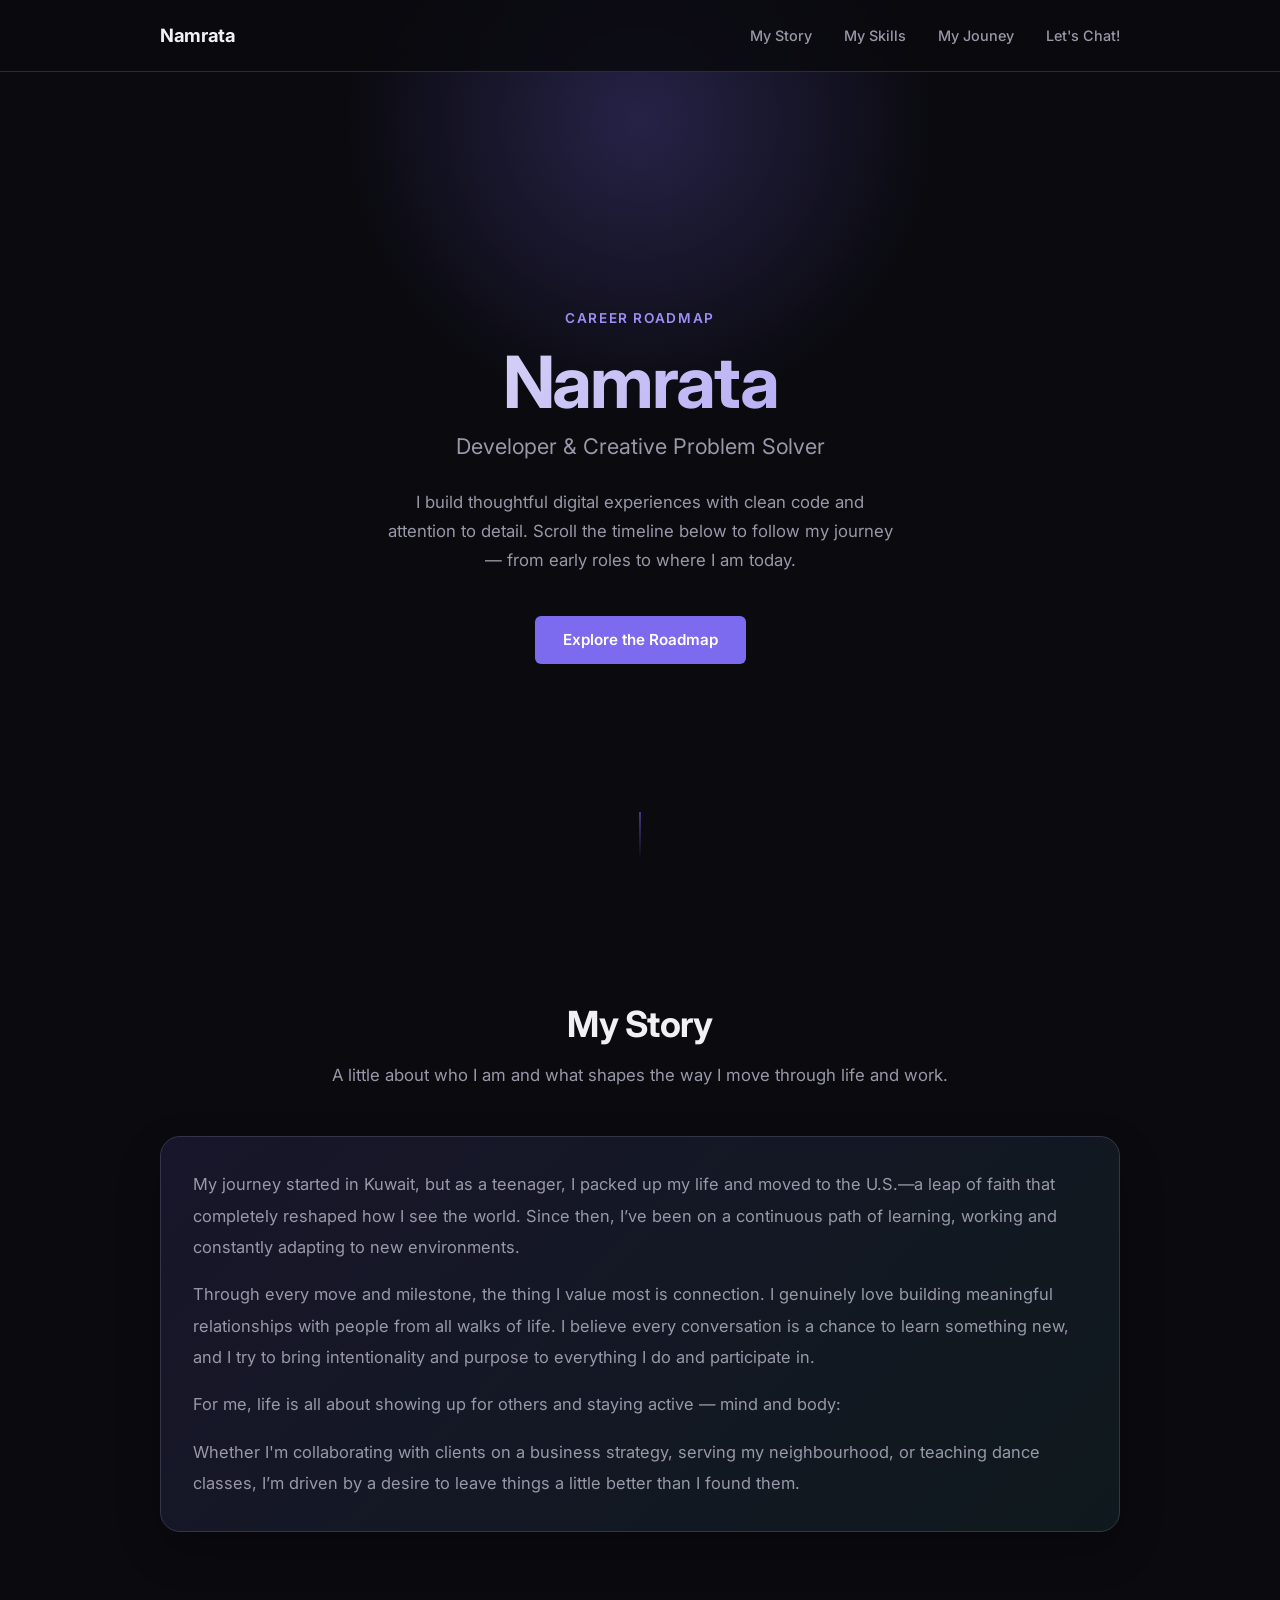
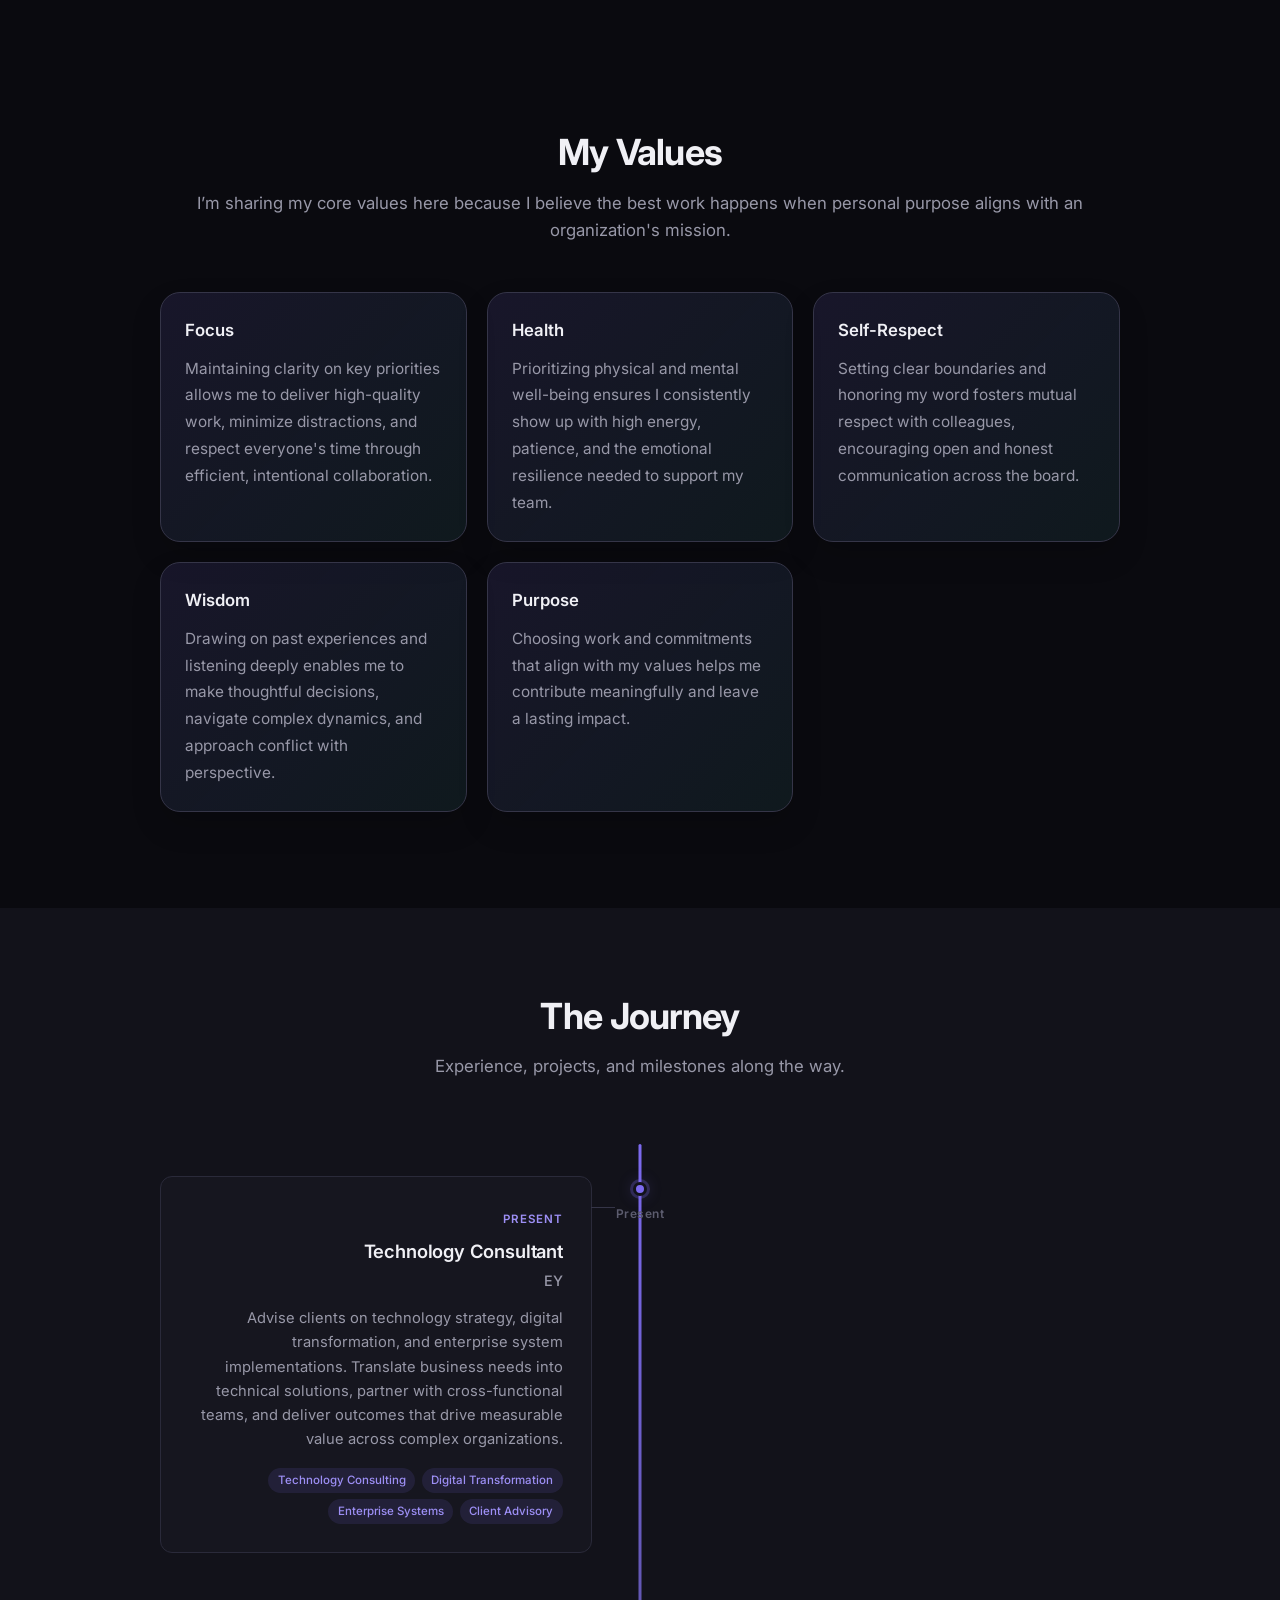
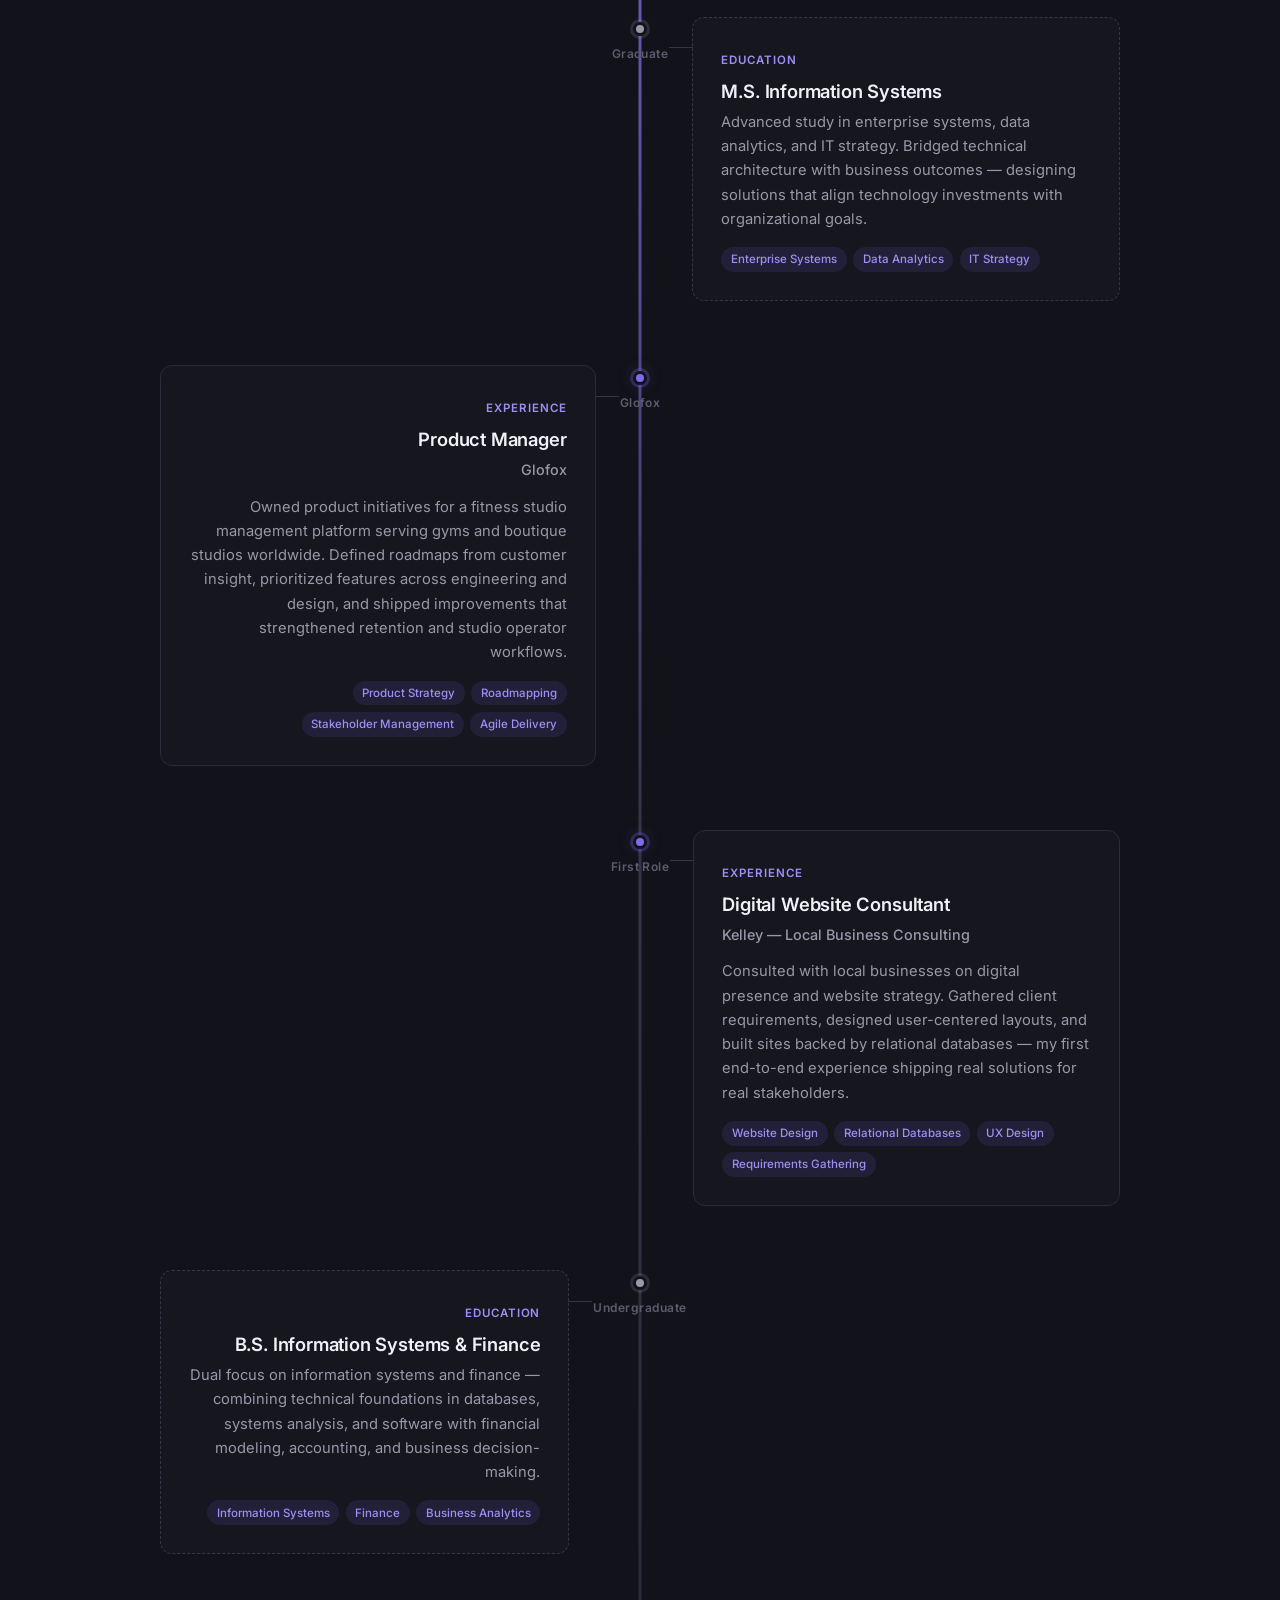
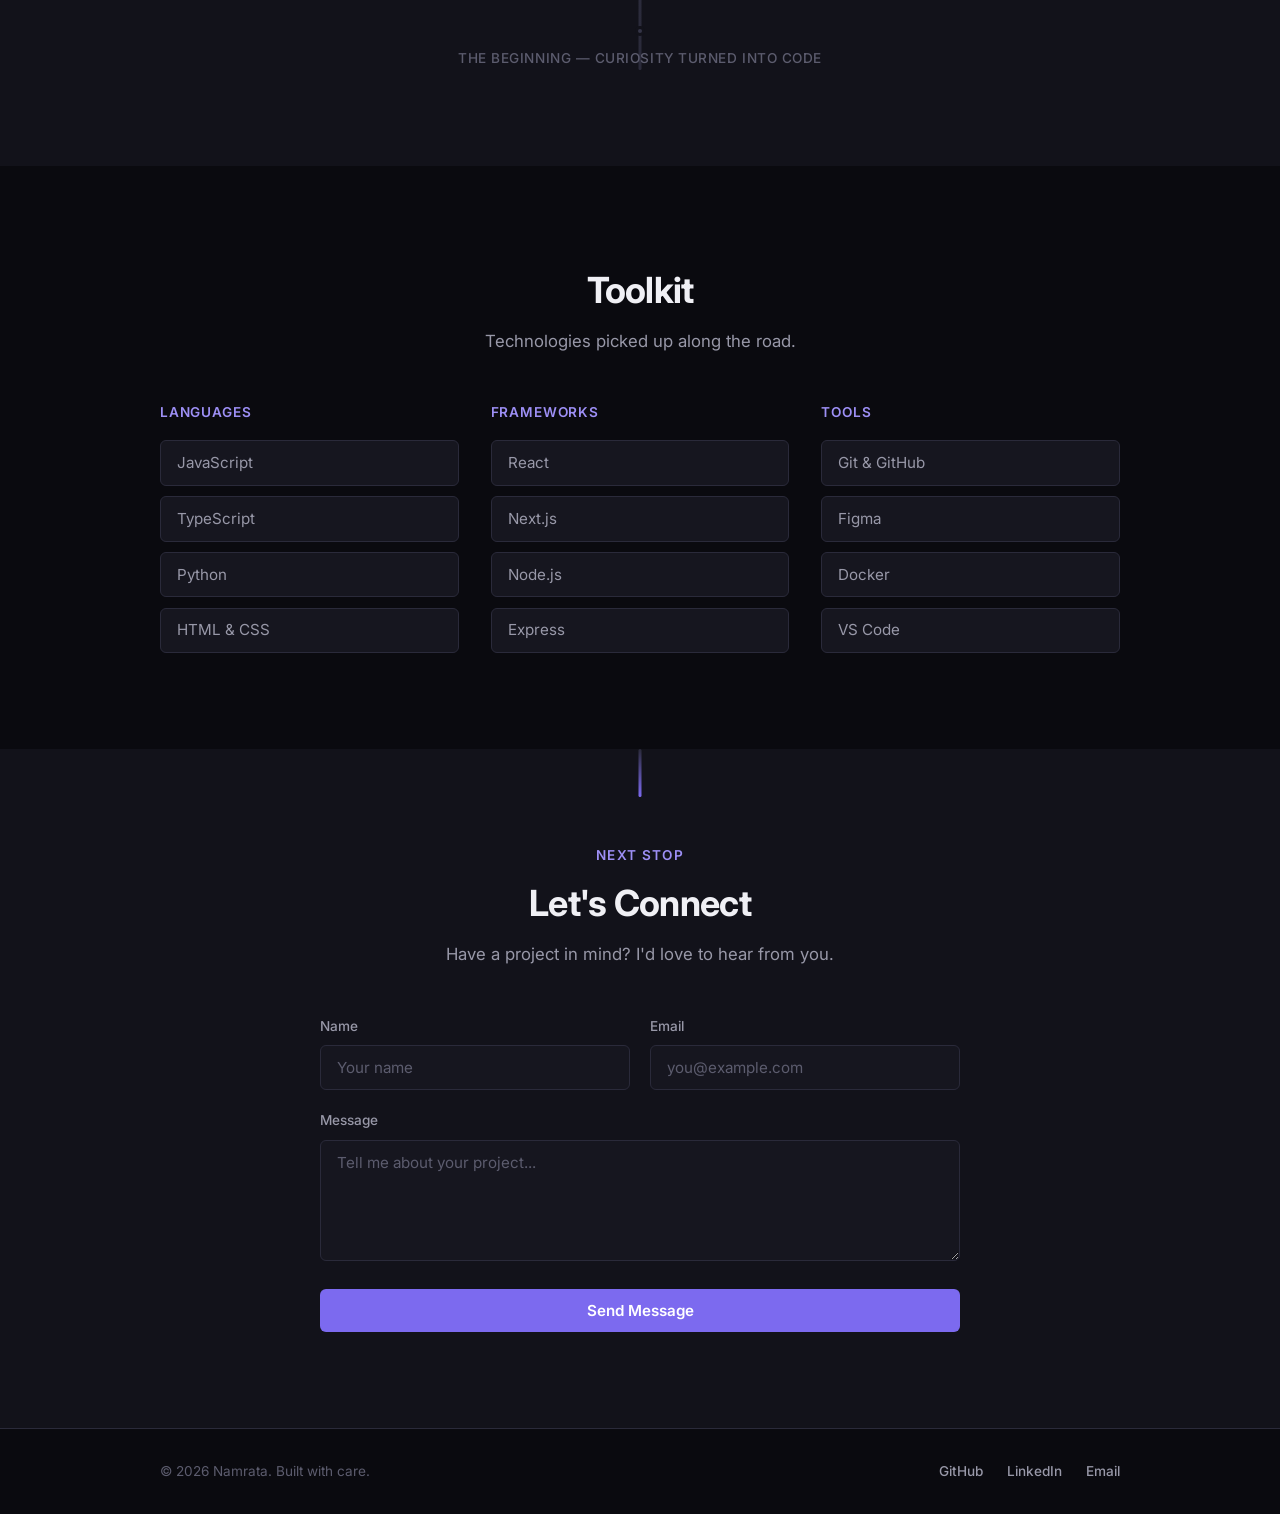
==== commit efc5e119: "value and story" ====
--- a/index.html
+++ b/index.html
@@ -21,10 +21,10 @@
         <span></span>
       </button>
       <ul class="nav__links">
-        <li><a href="#about">About</a></li>
-        <li><a href="#roadmap">Roadmap</a></li>
-        <li><a href="#skills">Skills</a></li>
-        <li><a href="#contact">Contact</a></li>
+        <li><a href="#about">My Story</a></li>
+        <li><a href="#roadmap">My Skills</a></li>
+        <li><a href="#skills">My Jouney</a></li>
+        <li><a href="#contact">Let's Chat!</a></li>
       </ul>
     </nav>
   </header>
@@ -49,6 +49,60 @@
       </div>
     </section>
 
+    <section class="section section--alt" id="story">
+      <div class="container">
+        <header class="section__header section__header--center">
+          <h2 class="section__title">My Story</h2>
+          <p class="section__subtitle">A little about who I am and what shapes the way I move through life and work.</p>
+        </header>
+        <div class="story-card">
+          <p>
+            My journey started in Kuwait, but as a teenager, I packed up my life and moved to the U.S.—a leap of faith that completely reshaped how I see the world. Since then, I’ve been on a continuous path of learning, working and constantly adapting to new environments.
+          </p>
+          <p>
+            Through every move and milestone, the thing I value most is connection. I genuinely love building meaningful relationships with people from all walks of life. I believe every conversation is a chance to learn something new, and I try to bring intentionality and purpose to everything I do and participate in.
+          </p>
+          <p>
+            For me, life is all about showing up for others and staying active — mind and body:
+          </p>
+          <p>
+            Whether I'm collaborating with clients on a business strategy, serving my neighbourhood, or teaching dance classes, I’m driven by a desire to leave things a little better than I found them.
+          </p>
+        </div>
+      </div>
+    </section>
+
+    <section class="section" id="values">
+      <div class="container">
+        <header class="section__header section__header--center">
+          <h2 class="section__title">My Values</h2>
+          <p class="section__subtitle">I’m sharing my core values here because I believe the best work happens when personal purpose aligns with an organization's mission.</p>
+        </header>
+        <div class="values-grid">
+          <article class="value-card">
+            <h3>Focus</h3>
+            <p>Maintaining clarity on key priorities allows me to deliver high-quality work, minimize distractions, and respect everyone's time through efficient, intentional collaboration.</p>
+          </article>
+          <article class="value-card">
+            <h3>Health</h3>
+            <p>Prioritizing physical and mental well-being ensures I consistently show up with high energy, patience, and the emotional resilience needed to support my team.</p>
+          </article>
+          <article class="value-card">
+            <h3>Self-Respect</h3>
+            <p>Setting clear boundaries and honoring my word fosters mutual respect with colleagues, encouraging open and honest communication across the board.</p>
+          </article>
+          <article class="value-card">
+            <h3>Wisdom</h3>
+            <p>Drawing on past experiences and listening deeply enables me to make thoughtful decisions, navigate complex dynamics, and approach conflict with perspective.</p>
+          </article>
+          <article class="value-card">
+            <h3>Purpose</h3>
+            <p>Choosing work and commitments that align with my values helps me contribute meaningfully and leave a lasting impact.</p>
+          </article>
+        </div>
+      </div>
+    </section>
+
     <!-- Vertical timeline / roadmap -->
     <section class="roadmap" id="roadmap" aria-label="Career timeline">
       <div class="container">
--- a/styles.css
+++ b/styles.css
@@ -227,6 +227,65 @@
 @keyframes scroll-pulse {
   0%, 100% { opacity: 0.4; transform: scaleY(0.8); }
   50%      { opacity: 1;   transform: scaleY(1); }
+}
+
+/* ============================================
+   Story Section
+   ============================================ */
+.story-card {
+  background: linear-gradient(135deg, rgba(124, 106, 239, 0.12), rgba(78, 205, 196, 0.08));
+  border: 1px solid var(--border-light);
+  border-radius: var(--radius-lg);
+  padding: 2rem;
+  box-shadow: 0 18px 45px rgba(0, 0, 0, 0.2);
+}
+
+.story-card p {
+  color: var(--text-secondary);
+  font-size: 1.03rem;
+  line-height: 1.9;
+  margin-bottom: 1rem;
+}
+
+.story-card p:last-child {
+  margin-bottom: 0;
+}
+
+/* ============================================
+   Values Section
+   ============================================ */
+.values-grid {
+  display: grid;
+  grid-template-columns: repeat(3, minmax(0, 1fr));
+  gap: 1.25rem;
+  margin-top: 2rem;
+}
+
+.value-card {
+  background: linear-gradient(135deg, rgba(124, 106, 239, 0.12), rgba(78, 205, 196, 0.08));
+  border: 1px solid var(--border-light);
+  border-radius: var(--radius-lg);
+  padding: 1.5rem;
+  box-shadow: 0 14px 30px rgba(0, 0, 0, 0.16);
+}
+
+.value-card h3 {
+  font-size: 1.05rem;
+  font-weight: 600;
+  color: var(--text-primary);
+  margin-bottom: 0.75rem;
+}
+
+.value-card p {
+  color: var(--text-secondary);
+  font-size: 0.96rem;
+  line-height: 1.75;
+}
+
+@media (max-width: 760px) {
+  .values-grid {
+    grid-template-columns: 1fr;
+  }
 }
 
 /* ============================================
@@ -618,6 +677,42 @@
 }
 
 /* ============================================
+   Values
+   ============================================ */
+.values-grid {
+  display: grid;
+  grid-template-columns: repeat(3, minmax(0, 1fr));
+  gap: 1.25rem;
+}
+
+.value-card {
+  background: linear-gradient(135deg, rgba(124, 106, 239, 0.12), rgba(78, 205, 196, 0.08));
+  border: 1px solid var(--border-light);
+  border-radius: var(--radius-lg);
+  padding: 1.5rem;
+  box-shadow: 0 14px 30px rgba(0, 0, 0, 0.16);
+}
+
+.value-card h3 {
+  font-size: 1.05rem;
+  font-weight: 600;
+  color: var(--text-primary);
+  margin-bottom: 0.75rem;
+}
+
+.value-card p {
+  color: var(--text-secondary);
+  font-size: 0.96rem;
+  line-height: 1.75;
+}
+
+@media (max-width: 760px) {
+  .values-grid {
+    grid-template-columns: 1fr;
+  }
+}
+
+/* ============================================
    Skills
    ============================================ */
 .skills-grid {
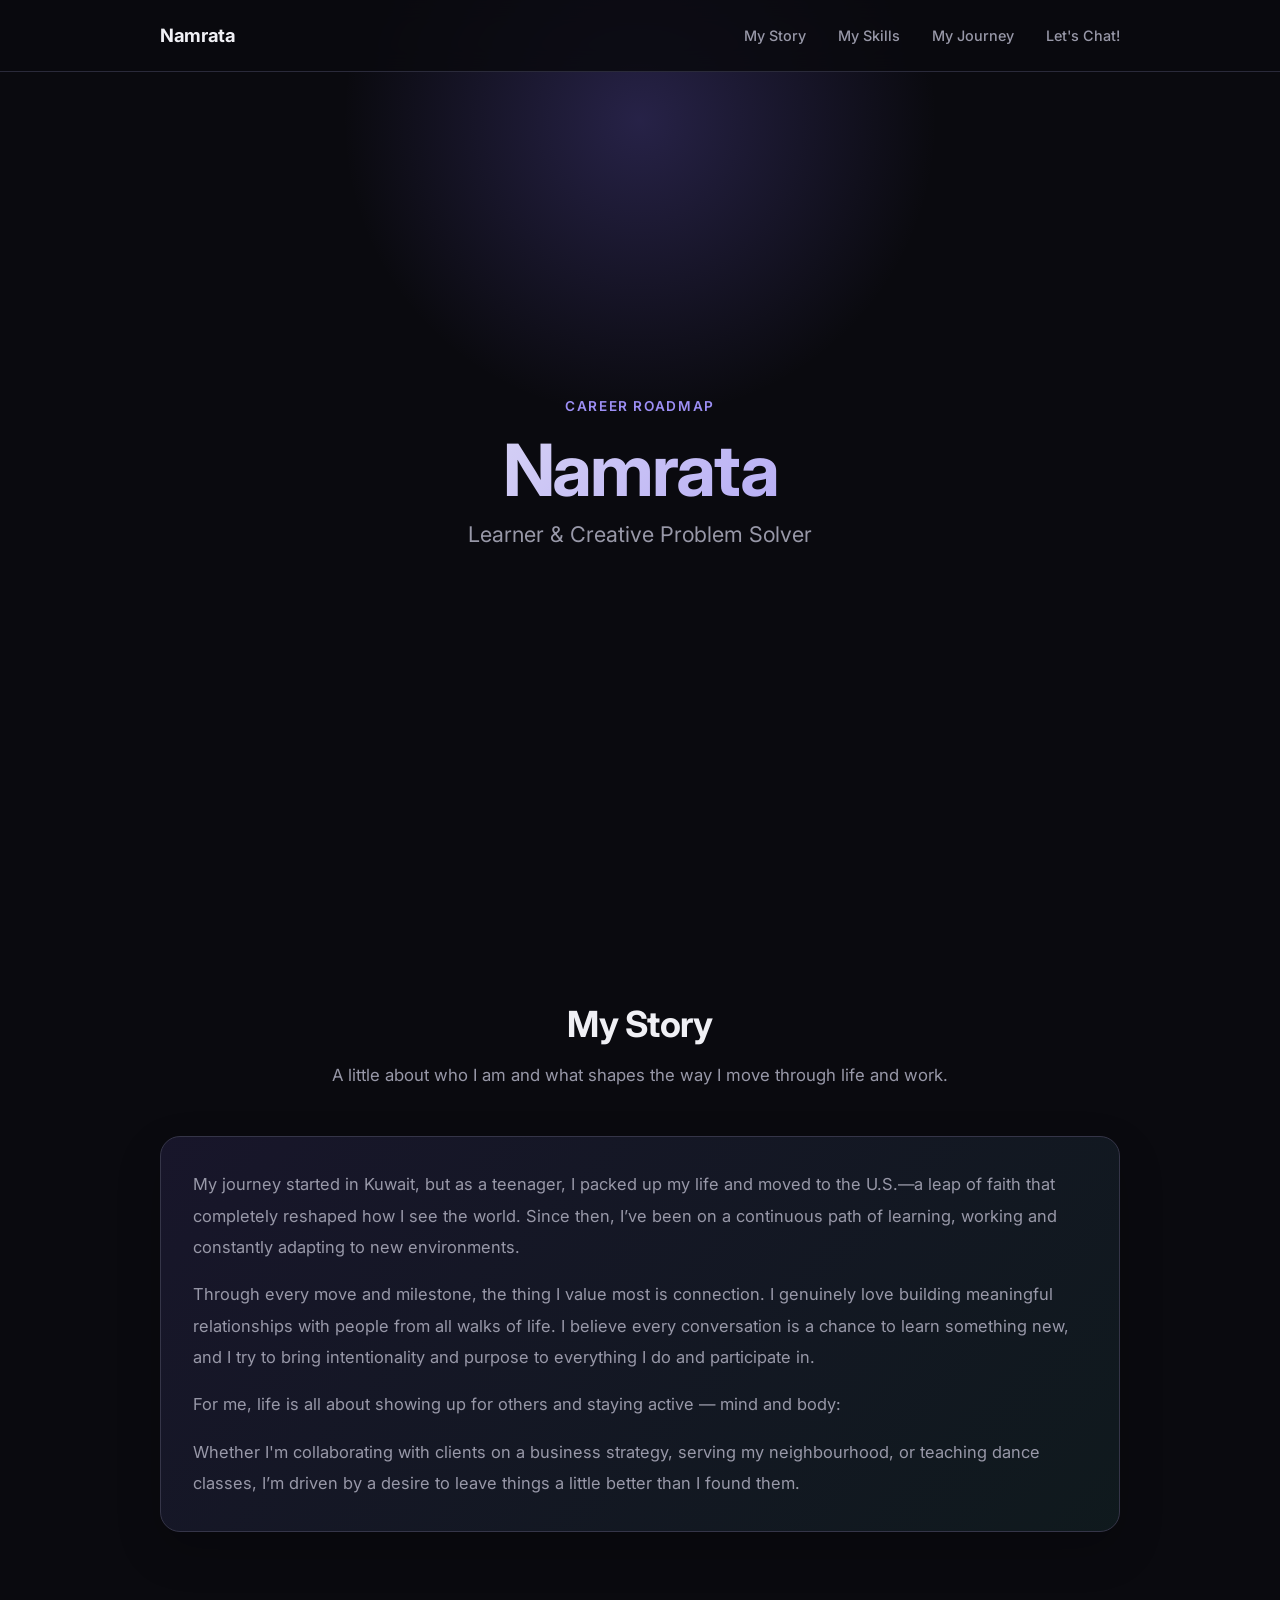
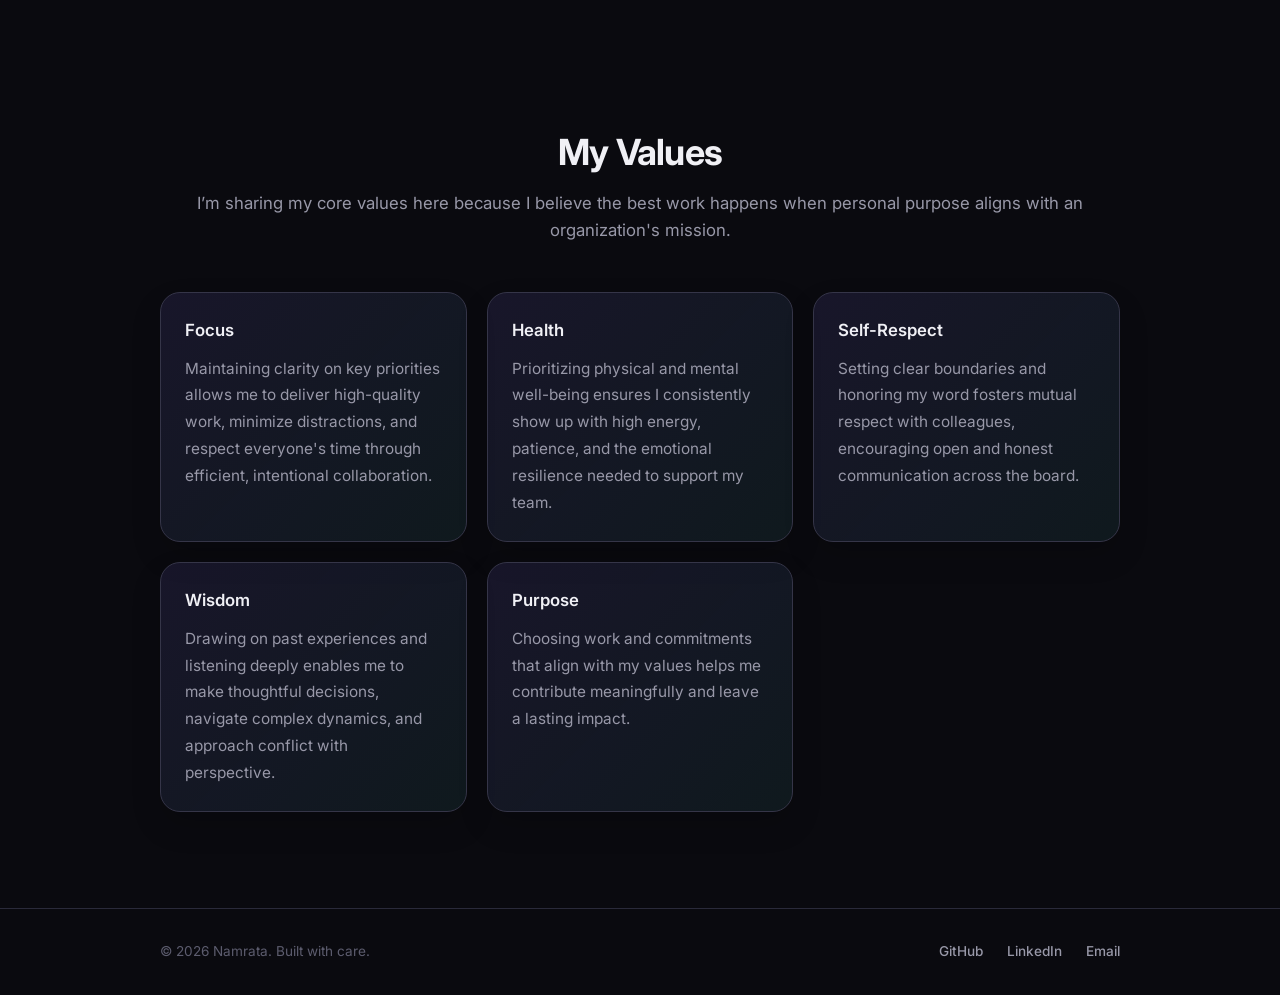
==== commit 5f066ae8: "page moving" ====
--- a/index.html
+++ b/index.html
@@ -22,9 +22,9 @@
       </button>
       <ul class="nav__links">
         <li><a href="#about">My Story</a></li>
-        <li><a href="#roadmap">My Skills</a></li>
-        <li><a href="#skills">My Jouney</a></li>
-        <li><a href="#contact">Let's Chat!</a></li>
+        <li><a href="my-skills.html">My Skills</a></li>
+        <li><a href="my-journey.html">My Journey</a></li>
+        <li><a href="lets-chat.html">Let's Chat!</a></li>
       </ul>
     </nav>
   </header>
@@ -37,15 +37,8 @@
       <div class="container hero__content">
         <p class="hero__eyebrow">Career Roadmap</p>
         <h1 class="hero__name">Namrata</h1>
-        <p class="hero__title">Developer &amp; Creative Problem Solver</p>
-        <p class="hero__bio">
-          I build thoughtful digital experiences with clean code and attention to detail.
-          Scroll the timeline below to follow my journey — from early roles to where I am today.
-        </p>
-        <a href="#roadmap" class="btn btn--primary">Explore the Roadmap</a>
-      </div>
-      <div class="hero__scroll-hint" aria-hidden="true">
-        <span></span>
+        <p class="hero__title">Learner &amp; Creative Problem Solver</p>
+      <!-- <a href="my-journey.html#roadmap" class="btn btn--primary">Explore the Roadmap</a> -->
       </div>
     </section>
 
@@ -103,218 +96,11 @@
       </div>
     </section>
 
-    <!-- Vertical timeline / roadmap -->
-    <section class="roadmap" id="roadmap" aria-label="Career timeline">
-      <div class="container">
-        <header class="roadmap__header">
-          <h2 class="roadmap__title">The Journey</h2>
-          <p class="roadmap__subtitle">Experience, projects, and milestones along the way.</p>
-        </header>
+    <!-- Roadmap moved to My Journey page -->
 
-        <ol class="timeline">
+    <!-- Toolkit moved to My Skills page -->
 
-          <!-- Present — EY (left) -->
-          <li class="timeline__item timeline__item--left">
-            <article class="timeline__card">
-              <span class="timeline__label">Present</span>
-              <h3 class="timeline__role">Technology Consultant</h3>
-              <p class="timeline__company">EY</p>
-              <p class="timeline__blurb">
-                Advise clients on technology strategy, digital transformation, and enterprise
-                system implementations. Translate business needs into technical solutions,
-                partner with cross-functional teams, and deliver outcomes that drive measurable
-                value across complex organizations.
-              </p>
-              <ul class="timeline__tags">
-                <li>Technology Consulting</li>
-                <li>Digital Transformation</li>
-                <li>Enterprise Systems</li>
-                <li>Client Advisory</li>
-              </ul>
-            </article>
-            <div class="timeline__node" aria-hidden="true">
-              <span class="timeline__dot"></span>
-              <time class="timeline__date">Present</time>
-            </div>
-            <div class="timeline__spacer" aria-hidden="true"></div>
-          </li>
-
-          <!-- Education — MS (right) -->
-          <li class="timeline__item timeline__item--right">
-            <div class="timeline__spacer" aria-hidden="true"></div>
-            <div class="timeline__node" aria-hidden="true">
-              <span class="timeline__dot timeline__dot--milestone"></span>
-              <time class="timeline__date">Graduate</time>
-            </div>
-            <article class="timeline__card timeline__card--milestone">
-              <span class="timeline__label">Education</span>
-              <h3 class="timeline__role">M.S. Information Systems</h3>
-              <p class="timeline__blurb">
-                Advanced study in enterprise systems, data analytics, and IT strategy.
-                Bridged technical architecture with business outcomes — designing solutions
-                that align technology investments with organizational goals.
-              </p>
-              <ul class="timeline__tags">
-                <li>Enterprise Systems</li>
-                <li>Data Analytics</li>
-                <li>IT Strategy</li>
-              </ul>
-            </article>
-          </li>
-
-          <!-- Product Management — Glofox (left) -->
-          <li class="timeline__item timeline__item--left">
-            <article class="timeline__card">
-              <span class="timeline__label">Experience</span>
-              <h3 class="timeline__role">Product Manager</h3>
-              <p class="timeline__company">Glofox</p>
-              <p class="timeline__blurb">
-                Owned product initiatives for a fitness studio management platform serving
-                gyms and boutique studios worldwide. Defined roadmaps from customer insight,
-                prioritized features across engineering and design, and shipped improvements
-                that strengthened retention and studio operator workflows.
-              </p>
-              <ul class="timeline__tags">
-                <li>Product Strategy</li>
-                <li>Roadmapping</li>
-                <li>Stakeholder Management</li>
-                <li>Agile Delivery</li>
-              </ul>
-            </article>
-            <div class="timeline__node" aria-hidden="true">
-              <span class="timeline__dot"></span>
-              <time class="timeline__date">Glofox</time>
-            </div>
-            <div class="timeline__spacer" aria-hidden="true"></div>
-          </li>
-
-          <!-- First role — Kelley consulting (right) -->
-          <li class="timeline__item timeline__item--right">
-            <div class="timeline__spacer" aria-hidden="true"></div>
-            <div class="timeline__node" aria-hidden="true">
-              <span class="timeline__dot"></span>
-              <time class="timeline__date">First Role</time>
-            </div>
-            <article class="timeline__card">
-              <span class="timeline__label">Experience</span>
-              <h3 class="timeline__role">Digital Website Consultant</h3>
-              <p class="timeline__company">Kelley — Local Business Consulting</p>
-              <p class="timeline__blurb">
-                Consulted with local businesses on digital presence and website strategy.
-                Gathered client requirements, designed user-centered layouts, and built sites
-                backed by relational databases — my first end-to-end experience shipping
-                real solutions for real stakeholders.
-              </p>
-              <ul class="timeline__tags">
-                <li>Website Design</li>
-                <li>Relational Databases</li>
-                <li>UX Design</li>
-                <li>Requirements Gathering</li>
-              </ul>
-            </article>
-          </li>
-
-          <!-- Education — BS (left) -->
-          <li class="timeline__item timeline__item--left">
-            <article class="timeline__card timeline__card--milestone">
-              <span class="timeline__label">Education</span>
-              <h3 class="timeline__role">B.S. Information Systems &amp; Finance</h3>
-              <p class="timeline__blurb">
-                Dual focus on information systems and finance — combining technical
-                foundations in databases, systems analysis, and software with financial
-                modeling, accounting, and business decision-making.
-              </p>
-              <ul class="timeline__tags">
-                <li>Information Systems</li>
-                <li>Finance</li>
-                <li>Business Analytics</li>
-              </ul>
-            </article>
-            <div class="timeline__node" aria-hidden="true">
-              <span class="timeline__dot timeline__dot--milestone"></span>
-              <time class="timeline__date">Undergraduate</time>
-            </div>
-            <div class="timeline__spacer" aria-hidden="true"></div>
-          </li>
-
-          <!-- Origin milestone — center -->
-          <li class="timeline__item timeline__item--center">
-            <div class="timeline__origin">
-              <span class="timeline__dot timeline__dot--origin"></span>
-              <p class="timeline__origin-text">The beginning — curiosity turned into code</p>
-            </div>
-          </li>
-
-        </ol>
-      </div>
-    </section>
-
-    <!-- Skills as a roadmap checkpoint -->
-    <section class="section section--alt" id="skills">
-      <div class="container">
-        <header class="section__header section__header--center">
-          <h2 class="section__title">Toolkit</h2>
-          <p class="section__subtitle">Technologies picked up along the road.</p>
-        </header>
-        <div class="skills-grid">
-          <div class="skill-group">
-            <h3 class="skill-group__title">Languages</h3>
-            <ul class="skill-list">
-              <li>JavaScript</li>
-              <li>TypeScript</li>
-              <li>Python</li>
-              <li>HTML &amp; CSS</li>
-            </ul>
-          </div>
-          <div class="skill-group">
-            <h3 class="skill-group__title">Frameworks</h3>
-            <ul class="skill-list">
-              <li>React</li>
-              <li>Next.js</li>
-              <li>Node.js</li>
-              <li>Express</li>
-            </ul>
-          </div>
-          <div class="skill-group">
-            <h3 class="skill-group__title">Tools</h3>
-            <ul class="skill-list">
-              <li>Git &amp; GitHub</li>
-              <li>Figma</li>
-              <li>Docker</li>
-              <li>VS Code</li>
-            </ul>
-          </div>
-        </div>
-      </div>
-    </section>
-
-    <!-- Destination -->
-    <section class="section section--destination" id="contact">
-      <div class="container">
-        <header class="section__header section__header--center">
-          <p class="section__eyebrow">Next Stop</p>
-          <h2 class="section__title">Let's Connect</h2>
-          <p class="section__subtitle">Have a project in mind? I'd love to hear from you.</p>
-        </header>
-        <form class="contact-form" action="#" method="post">
-          <div class="form-row">
-            <div class="form-group">
-              <label for="name">Name</label>
-              <input type="text" id="name" name="name" placeholder="Your name" required>
-            </div>
-            <div class="form-group">
-              <label for="email">Email</label>
-              <input type="email" id="email" name="email" placeholder="you@example.com" required>
-            </div>
-          </div>
-          <div class="form-group">
-            <label for="message">Message</label>
-            <textarea id="message" name="message" rows="5" placeholder="Tell me about your project..." required></textarea>
-          </div>
-          <button type="submit" class="btn btn--primary btn--full">Send Message</button>
-        </form>
-      </div>
-    </section>
+    <!-- Contact moved to lets-chat.html -->
 
   </main>
 
--- a/styles.css
+++ b/styles.css
@@ -887,6 +887,10 @@
     padding-block: 4rem;
   }
 
+  .section#story {
+    padding-block: 2.75rem;
+  }
+
   /* Timeline stacks to left-aligned on mobile */
   .timeline::before {
     left: 1rem;
